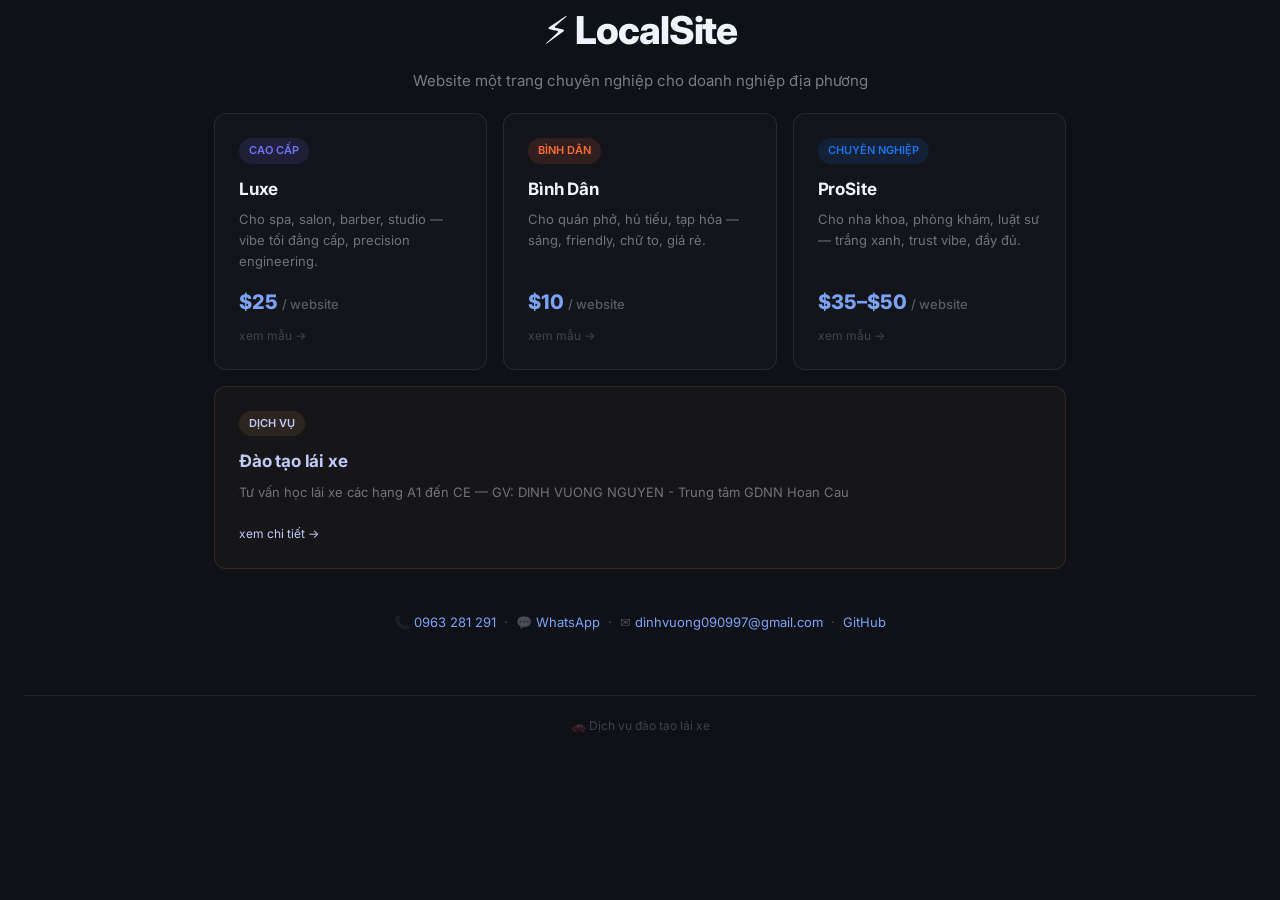
==== index.html @ 8b5e055d "Final polish: update hero text, add driving course card to index" ====
<!doctype html>
<html lang="vi">
<head>
  <meta charset="utf-8">
  <meta name="viewport" content="width=device-width, initial-scale=1">
  <title>LocalSite — Web 1 Trang Cho Doanh Nghiệp Địa Phương | $10-$50</title>
  <meta name="description" content="LocalSite — thiết kế website một trang chuyên nghiệp cho spa, salon, nha khoa, phòng khám, quán ăn, tạp hóa. Giá từ $10. Giao trong 24h. Liên hệ WhatsApp 0963 281 291.">
  <meta name="keywords" content="thiết kế website, website 1 trang, web cho spa, web cho nha khoa, web cho quán ăn, local business website, làm web giá rẻ">
  <meta name="author" content="LocalSite - Fiaboo Dev">
  <meta name="robots" content="index, follow">
  <meta name="google-site-verification" content="lJw1uUQUlu7wmRMRyS-EGPG-EbzDBCD5wdOLbbl9488" />
  <link rel="canonical" href="https://dinhvuong090997-cyber.github.io/local-service-website-pack/">

  <!-- Open Graph -->
  <meta property="og:title" content="LocalSite — Web 1 Trang Cho Doanh Nghiệp Địa Phương">
  <meta property="og:description" content="Thiết kế website một trang chuyên nghiệp cho spa, salon, nha khoa, phòng khám, quán ăn. Giá từ $10.">
  <meta property="og:url" content="https://dinhvuong090997-cyber.github.io/local-service-website-pack/">
  <meta property="og:type" content="website">
  <meta property="og:site_name" content="LocalSite">

  <!-- Structured Data: LocalBusiness -->
  <script type="application/ld+json">
  {
    "@context": "https://schema.org",
    "@type": "LocalBusiness",
    "name": "LocalSite by Fiaboo Dev",
    "description": "Dịch vụ thiết kế website một trang cho doanh nghiệp địa phương.",
    "url": "https://dinhvuong090997-cyber.github.io/local-service-website-pack/",
    "telephone": "+84-963-281-291",
    "email": "dinhvuong090997@gmail.com",
    "contactPoint": {
      "@type": "ContactPoint",
      "telephone": "+84-963-281-291",
      "contactType": "sales",
      "availableLanguage": ["Vietnamese", "English"]
    },
    "areaServed": "VN",
    "priceRange": "$10-$50",
    "sameAs": [
      "https://wa.me/84963281291",
      "https://github.com/dinhvuong090997-cyber"
    ],
    "makesOffer": [
      {"@type": "Offer", "name": "Luxe Website", "price": "25", "priceCurrency": "USD", "description": "Cho spa, salon, barber, studio"},
      {"@type": "Offer", "name": "Bình Dân Website", "price": "10", "priceCurrency": "USD", "description": "Cho quán ăn, tạp hóa, dịch vụ nhỏ"},
      {"@type": "Offer", "name": "ProSite Website", "price": "35", "priceCurrency": "USD", "description": "Cho nha khoa, phòng khám, luật sư"}
    ]
  }
  </script>

  <link rel="preconnect" href="https://fonts.googleapis.com">
  <link rel="preconnect" href="https://fonts.gstatic.com" crossorigin>
  <link href="https://fonts.googleapis.com/css2?family=Inter:wght@400;500;600;700;800&display=swap" rel="stylesheet">
  <style>
    *,*::after,*::before{margin:0;padding:0;box-sizing:border-box}
    body{font-family:'Inter',system-ui,sans-serif;background:#0f1117;color:#c0caf5;font-size:15px;line-height:1.6;-webkit-font-smoothing:antialiased}
    .container{max-width:900px;margin:0 auto;padding:0 24px}
    header{text-align:center;padding:60px 0 30px}
    header h1{font-size:clamp(1.6rem,4vw,2.4rem);font-weight:800;letter-spacing:-.03em;color:#f0f4ff;margin-bottom:8px}
    header p{color:rgba(255,255,255,.45);font-size:15px}
    .grid{display:grid;grid-template-columns:repeat(3,1fr);gap:16px;padding:20px 0 40px}
    .card{background:rgba(255,255,255,.02);border:1px solid rgba(255,255,255,.08);border-radius:12px;padding:24px;text-decoration:none;color:inherit;transition:all .25s;display:flex;flex-direction:column}
    .card:hover{background:rgba(255,255,255,.04);border-color:rgba(255,255,255,.12);transform:translateY(-2px)}
    .card .tag{display:inline-block;font-size:11px;font-weight:600;padding:4px 10px;border-radius:999px;margin-bottom:12px;width:fit-content}
    .card h2{font-size:17px;font-weight:700;color:#f0f4ff;margin-bottom:6px;letter-spacing:-.01em}
    .card p{font-size:13px;color:rgba(255,255,255,.4);line-height:1.6;margin-bottom:14px;flex:1}
    .card .price{font-size:20px;font-weight:800;color:#7aa2f7}
    .card .price span{font-size:13px;font-weight:500;color:rgba(255,255,255,.3)}
    .gh{display:inline-block;margin-top:8px;font-size:12px;color:rgba(255,255,255,.2)}
    .contact-bar{text-align:center;padding:0 0 60px;font-size:13px;color:rgba(255,255,255,.25);line-height:2}
    .contact-bar a{color:#7aa2f7;text-decoration:none}
    .contact-bar a:hover{text-decoration:underline}
    @media(max-width:600px){.grid{grid-template-columns:1fr}}
  </style>
</head>
<body>
<header class="container">
  <h1>⚡ LocalSite</h1>
  <p>Website một trang chuyên nghiệp cho doanh nghiệp địa phương</p>
</header>
<div class="container">
  <div class="grid">
    <a href="luxe.html" class="card">
      <span class="tag" style="background:rgba(113,112,255,.12);color:#7170ff">CAO CẤP</span>
      <h2>Luxe</h2>
      <p>Cho spa, salon, barber, studio &mdash; vibe tối đẳng cấp, precision engineering.</p>
      <div class="price">$25 <span>/ website</span></div>
      <div class="gh">xem mẫu →</div>
    </a>
    <a href="binhdan.html" class="card">
      <span class="tag" style="background:rgba(255,107,53,.12);color:#ff6b35">BÌNH DÂN</span>
      <h2>Bình Dân</h2>
      <p>Cho quán phở, hủ tiếu, tạp hóa &mdash; sáng, friendly, chữ to, giá rẻ.</p>
      <div class="price">$10 <span>/ website</span></div>
      <div class="gh">xem mẫu →</div>
    </a>
    <a href="prosite.html" class="card">
      <span class="tag" style="background:rgba(26,115,232,.12);color:#1a73e8">CHUYÊN NGHIỆP</span>
      <h2>ProSite</h2>
      <p>Cho nha khoa, phòng khám, luật sư &mdash; trắng xanh, trust vibe, đầy đủ.</p>
      <div class="price">$35&ndash;$50 <span>/ website</span></div>
      <div class="gh">xem mẫu →</div>
    </a>
    <a href="hoc-lai-xe.html" class="card" style="grid-column:1/-1;background:rgba(201,149,78,.04);border-color:rgba(201,149,78,.15)">
      <span class="tag" style="background:rgba(201,149,78,.12);color:var(--gold)">DỊCH VỤ</span>
      <h2 style="color:var(--gold)">Đào tạo lái xe</h2>
      <p>Tư vấn học lái xe các hạng A1 đến CE — GV: DINH VUONG NGUYEN - Trung tâm GDNN Hoan Cau</p>
      <div class="gh" style="color:var(--gold)">xem chi tiết →</div>
    </a>
  </div>

  <div class="contact-bar">
    📞 <a href="tel:+84963281291">0963 281 291</a>
    &nbsp;·&nbsp;
    💬 <a href="https://wa.me/84963281291">WhatsApp</a>
    &nbsp;·&nbsp;
    ✉️ <a href="mailto:dinhvuong090997@gmail.com">dinhvuong090997@gmail.com</a>
    &nbsp;·&nbsp;
    <a href="https://github.com/dinhvuong090997-cyber">GitHub</a>
  </div>
</div>
<div style="text-align:center;padding:0 0 40px;font-size:12px;color:rgba(255,255,255,.2);border-top:1px solid rgba(255,255,255,.06);padding-top:20px;margin:0 24px">
  🚗 <a href="hoc-lai-xe.html" style="color:var(--text3);text-decoration:none">Dịch vụ đào tạo lái xe</a>
</div>
</body>
</html>
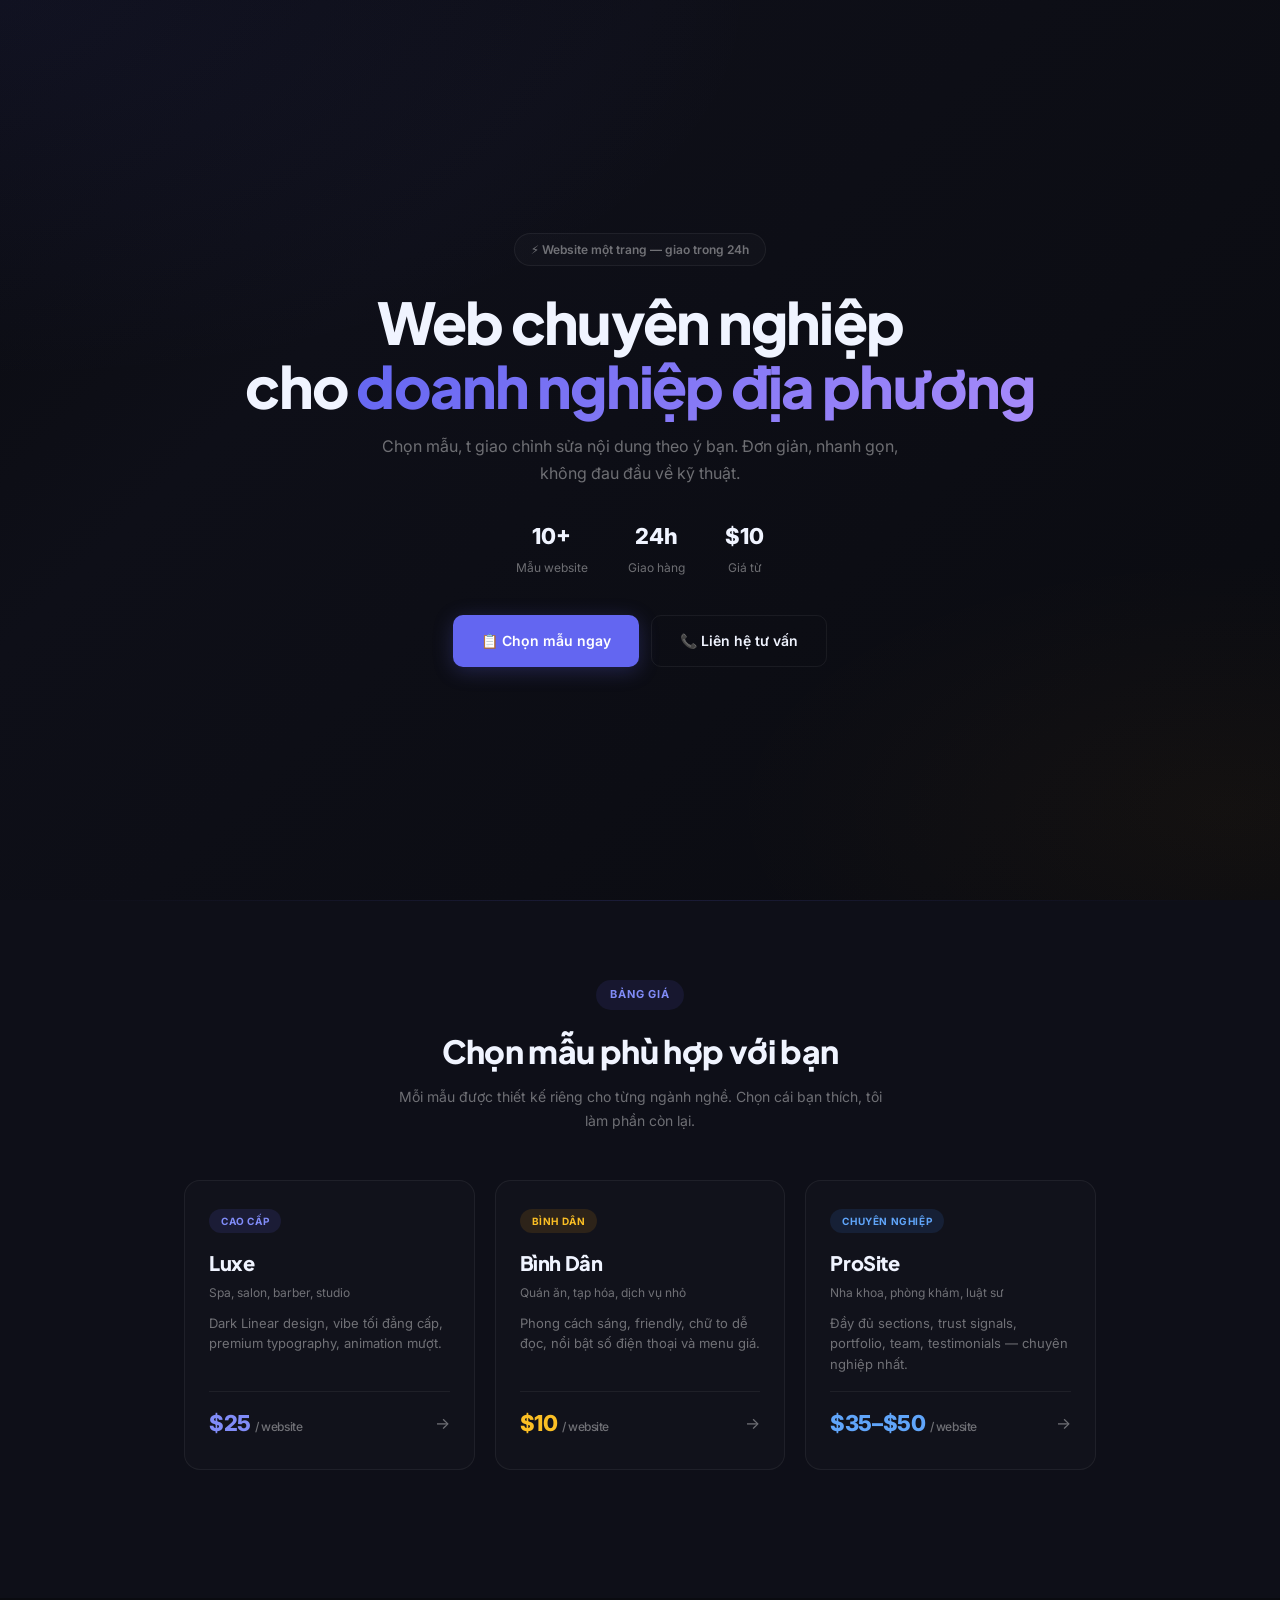
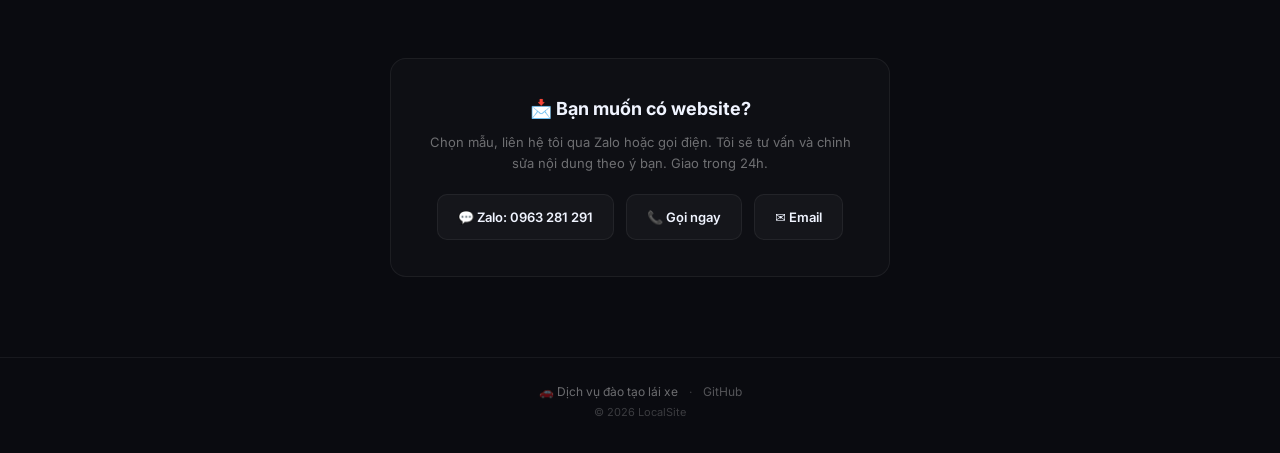
==== commit 162140f8: "Redesign index: modern dark theme + gradient hero + card hover effects" ====
--- a/index.html
+++ b/index.html
@@ -3,27 +3,27 @@
 <head>
   <meta charset="utf-8">
   <meta name="viewport" content="width=device-width, initial-scale=1">
-  <title>LocalSite — Web 1 Trang Cho Doanh Nghiệp Địa Phương | $10-$50</title>
-  <meta name="description" content="LocalSite — thiết kế website một trang chuyên nghiệp cho spa, salon, nha khoa, phòng khám, quán ăn, tạp hóa. Giá từ $10. Giao trong 24h. Liên hệ WhatsApp 0963 281 291.">
+  <title>LocalSite — Web 1 Trang Chuyên Nghiệp Cho Doanh Nghiệp Địa Phương</title>
+  <meta name="description" content="Thiết kế website một trang chuyên nghiệp cho spa, salon, nha khoa, phòng khám, quán ăn, tạp hóa. Giá từ $10-$50. Giao trong 24h. Liên hệ ngay!">
   <meta name="keywords" content="thiết kế website, website 1 trang, web cho spa, web cho nha khoa, web cho quán ăn, local business website, làm web giá rẻ">
-  <meta name="author" content="LocalSite - Fiaboo Dev">
+  <meta name="author" content="LocalSite">
   <meta name="robots" content="index, follow">
   <meta name="google-site-verification" content="lJw1uUQUlu7wmRMRyS-EGPG-EbzDBCD5wdOLbbl9488" />
   <link rel="canonical" href="https://dinhvuong090997-cyber.github.io/local-service-website-pack/">
 
   <!-- Open Graph -->
   <meta property="og:title" content="LocalSite — Web 1 Trang Cho Doanh Nghiệp Địa Phương">
-  <meta property="og:description" content="Thiết kế website một trang chuyên nghiệp cho spa, salon, nha khoa, phòng khám, quán ăn. Giá từ $10.">
+  <meta property="og:description" content="Thiết kế website một trang chuyên nghiệp. Giá từ $10. Giao trong 24h.">
   <meta property="og:url" content="https://dinhvuong090997-cyber.github.io/local-service-website-pack/">
   <meta property="og:type" content="website">
   <meta property="og:site_name" content="LocalSite">
 
-  <!-- Structured Data: LocalBusiness -->
+  <!-- Structured Data -->
   <script type="application/ld+json">
   {
     "@context": "https://schema.org",
     "@type": "LocalBusiness",
-    "name": "LocalSite by Fiaboo Dev",
+    "name": "LocalSite",
     "description": "Dịch vụ thiết kế website một trang cho doanh nghiệp địa phương.",
     "url": "https://dinhvuong090997-cyber.github.io/local-service-website-pack/",
     "telephone": "+84-963-281-291",
@@ -36,91 +36,284 @@
     },
     "areaServed": "VN",
     "priceRange": "$10-$50",
-    "sameAs": [
-      "https://wa.me/84963281291",
-      "https://github.com/dinhvuong090997-cyber"
-    ],
     "makesOffer": [
-      {"@type": "Offer", "name": "Luxe Website", "price": "25", "priceCurrency": "USD", "description": "Cho spa, salon, barber, studio"},
-      {"@type": "Offer", "name": "Bình Dân Website", "price": "10", "priceCurrency": "USD", "description": "Cho quán ăn, tạp hóa, dịch vụ nhỏ"},
-      {"@type": "Offer", "name": "ProSite Website", "price": "35", "priceCurrency": "USD", "description": "Cho nha khoa, phòng khám, luật sư"}
+      {"@type": "Offer", "name": "Luxe Website", "price": "25", "priceCurrency": "USD"},
+      {"@type": "Offer", "name": "Bình Dân Website", "price": "10", "priceCurrency": "USD"},
+      {"@type": "Offer", "name": "ProSite Website", "price": "35", "priceCurrency": "USD"}
     ]
   }
   </script>
 
   <link rel="preconnect" href="https://fonts.googleapis.com">
   <link rel="preconnect" href="https://fonts.gstatic.com" crossorigin>
-  <link href="https://fonts.googleapis.com/css2?family=Inter:wght@400;500;600;700;800&display=swap" rel="stylesheet">
+  <link href="https://fonts.googleapis.com/css2?family=Inter:wght@400;500;600;700;800;900&family=Plus+Jakarta+Sans:wght@600;700;800&display=swap" rel="stylesheet">
   <style>
     *,*::after,*::before{margin:0;padding:0;box-sizing:border-box}
-    body{font-family:'Inter',system-ui,sans-serif;background:#0f1117;color:#c0caf5;font-size:15px;line-height:1.6;-webkit-font-smoothing:antialiased}
-    .container{max-width:900px;margin:0 auto;padding:0 24px}
-    header{text-align:center;padding:60px 0 30px}
-    header h1{font-size:clamp(1.6rem,4vw,2.4rem);font-weight:800;letter-spacing:-.03em;color:#f0f4ff;margin-bottom:8px}
-    header p{color:rgba(255,255,255,.45);font-size:15px}
-    .grid{display:grid;grid-template-columns:repeat(3,1fr);gap:16px;padding:20px 0 40px}
-    .card{background:rgba(255,255,255,.02);border:1px solid rgba(255,255,255,.08);border-radius:12px;padding:24px;text-decoration:none;color:inherit;transition:all .25s;display:flex;flex-direction:column}
-    .card:hover{background:rgba(255,255,255,.04);border-color:rgba(255,255,255,.12);transform:translateY(-2px)}
-    .card .tag{display:inline-block;font-size:11px;font-weight:600;padding:4px 10px;border-radius:999px;margin-bottom:12px;width:fit-content}
-    .card h2{font-size:17px;font-weight:700;color:#f0f4ff;margin-bottom:6px;letter-spacing:-.01em}
-    .card p{font-size:13px;color:rgba(255,255,255,.4);line-height:1.6;margin-bottom:14px;flex:1}
-    .card .price{font-size:20px;font-weight:800;color:#7aa2f7}
-    .card .price span{font-size:13px;font-weight:500;color:rgba(255,255,255,.3)}
-    .gh{display:inline-block;margin-top:8px;font-size:12px;color:rgba(255,255,255,.2)}
-    .contact-bar{text-align:center;padding:0 0 60px;font-size:13px;color:rgba(255,255,255,.25);line-height:2}
-    .contact-bar a{color:#7aa2f7;text-decoration:none}
-    .contact-bar a:hover{text-decoration:underline}
-    @media(max-width:600px){.grid{grid-template-columns:1fr}}
+    html{scroll-behavior:smooth}
+    body{
+      font-family:'Inter',system-ui,sans-serif;
+      background:#0a0b10;color:#c0caf5;font-size:15px;line-height:1.6;
+      -webkit-font-smoothing:antialiased;overflow-x:hidden
+    }
+    .container{max-width:960px;margin:0 auto;padding:0 24px}
+
+    :root{
+      --accent:#6366f1; --accent-light:rgba(99,102,241,.1);
+      --accent-glow:rgba(99,102,241,.25);
+      --orange:#f59e0b; --blue:#3b82f6; --pink:#ec4899; --green:#10b981;
+      --text2:rgba(255,255,255,.4); --text3:rgba(255,255,255,.2);
+      --border:rgba(255,255,255,.06); --card-bg:rgba(255,255,255,.015)
+    }
+
+    /* ─── Hero ─── */
+    .hero{
+      min-height:100vh;display:flex;align-items:center;
+      background:linear-gradient(135deg,#0a0b10 0%,#0e0f18 30%,#0a0b10 100%);
+      position:relative;overflow:hidden;padding:80px 0
+    }
+    .hero::before{
+      content:'';position:absolute;top:-50%;left:-30%;width:100%;height:100%;
+      background:radial-gradient(ellipse at 30% 50%,rgba(99,102,241,.08),transparent 60%);
+      pointer-events:none
+    }
+    .hero::after{
+      content:'';position:absolute;bottom:-30%;right:-20%;width:80%;height:80%;
+      background:radial-gradient(ellipse at 70% 50%,rgba(245,158,11,.04),transparent 50%);
+      pointer-events:none
+    }
+    .hero .container{position:relative;z-index:1;text-align:center}
+    .hero-badge{
+      display:inline-flex;align-items:center;gap:6px;
+      font-size:12px;font-weight:600;padding:6px 16px;
+      border-radius:999px;border:1px solid var(--border);
+      background:rgba(255,255,255,.02);color:var(--text2);margin-bottom:24px
+    }
+    .hero h1{
+      font-family:'Plus Jakarta Sans',sans-serif;
+      font-size:clamp(2rem,5vw,3.6rem);font-weight:800;
+      letter-spacing:-.03em;color:#f0f4ff;line-height:1.1;margin-bottom:16px
+    }
+    .hero h1 span{
+      background:linear-gradient(135deg,#6366f1,#a78bfa);
+      -webkit-background-clip:text;-webkit-text-fill-color:transparent;
+      background-clip:text
+    }
+    .hero p{
+      font-size:16px;color:var(--text2);max-width:520px;
+      margin:0 auto 32px;line-height:1.7
+    }
+    .hero-stats{
+      display:flex;justify-content:center;gap:40px;margin-bottom:36px;
+      flex-wrap:wrap
+    }
+    .hero-stats div{text-align:center}
+    .hero-stats .num{font-size:22px;font-weight:800;color:#f0f4ff;display:block}
+    .hero-stats .lbl{font-size:12px;color:var(--text2)}
+    .hero-btns{display:flex;justify-content:center;gap:12px;flex-wrap:wrap}
+    .btn{
+      display:inline-flex;align-items:center;gap:8px;
+      padding:14px 28px;border-radius:10px;font-weight:600;font-size:14px;
+      text-decoration:none;transition:all .3s cubic-bezier(.4,0,.2,1);cursor:pointer
+    }
+    .btn-primary{
+      background:var(--accent);color:#fff;
+      box-shadow:0 4px 20px var(--accent-glow)
+    }
+    .btn-primary:hover{transform:translateY(-2px);box-shadow:0 8px 30px var(--accent-glow)}
+    .btn-outline{
+      background:transparent;color:#f0f4ff;
+      border:1px solid var(--border)
+    }
+    .btn-outline:hover{border-color:rgba(255,255,255,.15);background:rgba(255,255,255,.03)}
+
+    /* ─── Templates ─── */
+    section{padding:80px 0}
+    .sec-label{
+      display:inline-block;font-size:11px;font-weight:700;text-transform:uppercase;
+      letter-spacing:.08em;padding:6px 14px;border-radius:999px;
+      background:rgba(99,102,241,.1);color:#818cf8;margin-bottom:16px
+    }
+    .sec-title{
+      font-family:'Plus Jakarta Sans',sans-serif;
+      font-size:clamp(1.4rem,3vw,2rem);font-weight:800;
+      letter-spacing:-.02em;color:#f0f4ff;margin-bottom:8px
+    }
+    .sec-desc{font-size:14px;color:var(--text2);max-width:500px;line-height:1.7}
+
+    #templates{background:#0e0f18;position:relative}
+    #templates::before{
+      content:'';position:absolute;top:0;left:5%;right:5%;height:1px;
+      background:linear-gradient(90deg,transparent,rgba(99,102,241,.15),transparent)
+    }
+    #templates .thead{text-align:center;margin-bottom:48px}
+    #templates .thead .sec-desc{margin:0 auto}
+    .grid{display:grid;grid-template-columns:repeat(3,1fr);gap:20px;margin-bottom:48px}
+    .card{
+      background:var(--card-bg);border:1px solid var(--border);
+      border-radius:16px;padding:28px 24px;
+      text-decoration:none;color:inherit;
+      transition:all .35s cubic-bezier(.4,0,.2,1);
+      display:flex;flex-direction:column;position:relative;
+      overflow:hidden
+    }
+    .card::before{
+      content:'';position:absolute;top:0;left:0;right:0;height:2px;
+      opacity:0;transition:opacity .35s
+    }
+    .card:hover{transform:translateY(-4px);border-color:rgba(255,255,255,.12)}
+    .card:hover::before{opacity:1}
+    .card .tag{
+      display:inline-block;font-size:10px;font-weight:700;text-transform:uppercase;
+      letter-spacing:.06em;padding:4px 12px;border-radius:999px;
+      margin-bottom:14px;width:fit-content
+    }
+    .card h2{
+      font-family:'Plus Jakarta Sans',sans-serif;
+      font-size:20px;font-weight:800;color:#f0f4ff;
+      margin-bottom:4px;letter-spacing:-.02em
+    }
+    .card .sub{font-size:12px;color:var(--text2);margin-bottom:10px}
+    .card p{font-size:13px;color:var(--text2);line-height:1.6;margin-bottom:16px;flex:1}
+    .card .foot{
+      display:flex;align-items:center;justify-content:space-between;
+      padding-top:14px;border-top:1px solid var(--border)
+    }
+    .card .price{font-size:22px;font-weight:800;letter-spacing:-.02em}
+    .card .price span{font-size:12px;font-weight:500;color:var(--text2)}
+    .card .arrow{font-size:16px;color:var(--text2);transition:transform .3s}
+    .card:hover .arrow{transform:translateX(4px)}
+
+    .card-luxe .tag{background:rgba(99,102,241,.12);color:#818cf8}
+    .card-luxe::before{background:linear-gradient(90deg,#6366f1,#a78bfa)}
+    .card-luxe .price{color:#818cf8}
+    .card-luxe:hover{background:rgba(99,102,241,.02);border-color:rgba(99,102,241,.15)}
+
+    .card-binhdan .tag{background:rgba(245,158,11,.12);color:#fbbf24}
+    .card-binhdan::before{background:linear-gradient(90deg,#f59e0b,#fbbf24)}
+    .card-binhdan .price{color:#fbbf24}
+    .card-binhdan:hover{background:rgba(245,158,11,.02);border-color:rgba(245,158,11,.15)}
+
+    .card-prosite .tag{background:rgba(59,130,246,.12);color:#60a5fa}
+    .card-prosite::before{background:linear-gradient(90deg,#3b82f6,#60a5fa)}
+    .card-prosite .price{color:#60a5fa}
+    .card-prosite:hover{background:rgba(59,130,246,.02);border-color:rgba(59,130,246,.15)}
+
+    /* ─── Contact ─── */
+    #contact{background:#0a0b10;padding:60px 0 80px;text-align:center}
+    #contact .cta-card{
+      max-width:500px;margin:0 auto;
+      background:rgba(255,255,255,.02);border:1px solid var(--border);
+      border-radius:16px;padding:36px 28px
+    }
+    #contact .cta-card h3{font-size:18px;font-weight:700;color:#f0f4ff;margin-bottom:8px}
+    #contact .cta-card p{font-size:13px;color:var(--text2);margin-bottom:20px;line-height:1.6}
+    .contact-row{
+      display:flex;justify-content:center;gap:12px;flex-wrap:wrap
+    }
+    .contact-btn{
+      display:inline-flex;align-items:center;gap:8px;
+      padding:12px 20px;border-radius:10px;font-size:13px;font-weight:600;
+      text-decoration:none;transition:all .25s;
+      background:rgba(255,255,255,.03);border:1px solid var(--border);color:#f0f4ff
+    }
+    .contact-btn:hover{background:rgba(255,255,255,.06);border-color:rgba(255,255,255,.12);transform:translateY(-2px)}
+
+    footer{
+      text-align:center;padding:24px 0 32px;
+      border-top:1px solid var(--border);font-size:12px;color:var(--text3)
+    }
+    footer a{color:rgba(255,255,255,.3);text-decoration:none}
+    footer a:hover{color:#818cf8}
+
+    @media(max-width:768px){.grid{grid-template-columns:1fr}.hero-stats{gap:24px}}
   </style>
 </head>
 <body>
-<header class="container">
-  <h1>⚡ LocalSite</h1>
-  <p>Website một trang chuyên nghiệp cho doanh nghiệp địa phương</p>
-</header>
-<div class="container">
-  <div class="grid">
-    <a href="luxe.html" class="card">
-      <span class="tag" style="background:rgba(113,112,255,.12);color:#7170ff">CAO CẤP</span>
-      <h2>Luxe</h2>
-      <p>Cho spa, salon, barber, studio &mdash; vibe tối đẳng cấp, precision engineering.</p>
-      <div class="price">$25 <span>/ website</span></div>
-      <div class="gh">xem mẫu →</div>
-    </a>
-    <a href="binhdan.html" class="card">
-      <span class="tag" style="background:rgba(255,107,53,.12);color:#ff6b35">BÌNH DÂN</span>
-      <h2>Bình Dân</h2>
-      <p>Cho quán phở, hủ tiếu, tạp hóa &mdash; sáng, friendly, chữ to, giá rẻ.</p>
-      <div class="price">$10 <span>/ website</span></div>
-      <div class="gh">xem mẫu →</div>
-    </a>
-    <a href="prosite.html" class="card">
-      <span class="tag" style="background:rgba(26,115,232,.12);color:#1a73e8">CHUYÊN NGHIỆP</span>
-      <h2>ProSite</h2>
-      <p>Cho nha khoa, phòng khám, luật sư &mdash; trắng xanh, trust vibe, đầy đủ.</p>
-      <div class="price">$35&ndash;$50 <span>/ website</span></div>
-      <div class="gh">xem mẫu →</div>
-    </a>
-    <a href="hoc-lai-xe.html" class="card" style="grid-column:1/-1;background:rgba(201,149,78,.04);border-color:rgba(201,149,78,.15)">
-      <span class="tag" style="background:rgba(201,149,78,.12);color:var(--gold)">DỊCH VỤ</span>
-      <h2 style="color:var(--gold)">Đào tạo lái xe</h2>
-      <p>Tư vấn học lái xe các hạng A1 đến CE — GV: DINH VUONG NGUYEN - Trung tâm GDNN Hoan Cau</p>
-      <div class="gh" style="color:var(--gold)">xem chi tiết →</div>
-    </a>
+
+<!-- ═══ Hero ═══ -->
+<section class="hero">
+  <div class="container">
+    <div class="hero-badge">⚡ Website một trang — giao trong 24h</div>
+    <h1>Web chuyên nghiệp<br>cho <span>doanh nghiệp địa phương</span></h1>
+    <p>Chọn mẫu, t giao chỉnh sửa nội dung theo ý bạn. Đơn giản, nhanh gọn, không đau đầu về kỹ thuật.</p>
+    <div class="hero-stats">
+      <div><span class="num">10+</span><span class="lbl">Mẫu website</span></div>
+      <div><span class="num">24h</span><span class="lbl">Giao hàng</span></div>
+      <div><span class="num">$10</span><span class="lbl">Giá từ</span></div>
+    </div>
+    <div class="hero-btns">
+      <a href="#templates" class="btn btn-primary">📋 Chọn mẫu ngay</a>
+      <a href="#contact" class="btn btn-outline">📞 Liên hệ tư vấn</a>
+    </div>
   </div>
-
-  <div class="contact-bar">
-    📞 <a href="tel:+84963281291">0963 281 291</a>
-    &nbsp;·&nbsp;
-    💬 <a href="https://wa.me/84963281291">WhatsApp</a>
-    &nbsp;·&nbsp;
-    ✉️ <a href="mailto:dinhvuong090997@gmail.com">dinhvuong090997@gmail.com</a>
-    &nbsp;·&nbsp;
+</section>
+
+<!-- ═══ Templates ═══ -->
+<section id="templates">
+  <div class="container">
+    <div class="thead">
+      <span class="sec-label">Bảng giá</span>
+      <h2 class="sec-title">Chọn mẫu phù hợp với bạn</h2>
+      <p class="sec-desc">Mỗi mẫu được thiết kế riêng cho từng ngành nghề. Chọn cái bạn thích, tôi làm phần còn lại.</p>
+    </div>
+    <div class="grid">
+      <a href="luxe.html" class="card card-luxe">
+        <span class="tag">CAO CẤP</span>
+        <h2>Luxe</h2>
+        <div class="sub">Spa, salon, barber, studio</div>
+        <p>Dark Linear design, vibe tối đẳng cấp, premium typography, animation mượt.</p>
+        <div class="foot">
+          <div class="price">$25 <span>/ website</span></div>
+          <span class="arrow">→</span>
+        </div>
+      </a>
+      <a href="binhdan.html" class="card card-binhdan">
+        <span class="tag">BÌNH DÂN</span>
+        <h2>Bình Dân</h2>
+        <div class="sub">Quán ăn, tạp hóa, dịch vụ nhỏ</div>
+        <p>Phong cách sáng, friendly, chữ to dễ đọc, nổi bật số điện thoại và menu giá.</p>
+        <div class="foot">
+          <div class="price">$10 <span>/ website</span></div>
+          <span class="arrow">→</span>
+        </div>
+      </a>
+      <a href="prosite.html" class="card card-prosite">
+        <span class="tag">CHUYÊN NGHIỆP</span>
+        <h2>ProSite</h2>
+        <div class="sub">Nha khoa, phòng khám, luật sư</div>
+        <p>Đầy đủ sections, trust signals, portfolio, team, testimonials — chuyên nghiệp nhất.</p>
+        <div class="foot">
+          <div class="price">$35–$50 <span>/ website</span></div>
+          <span class="arrow">→</span>
+        </div>
+      </a>
+    </div>
+  </div>
+</section>
+
+<!-- ═══ Contact ═══ -->
+<section id="contact">
+  <div class="container">
+    <div class="cta-card">
+      <h3>📩 Bạn muốn có website?</h3>
+      <p>Chọn mẫu, liên hệ tôi qua Zalo hoặc gọi điện. Tôi sẽ tư vấn và chỉnh sửa nội dung theo ý bạn. Giao trong 24h.</p>
+      <div class="contact-row">
+        <a href="https://zalo.me/84963281291" class="contact-btn">💬 Zalo: 0963 281 291</a>
+        <a href="tel:+84963281291" class="contact-btn">📞 Gọi ngay</a>
+        <a href="mailto:dinhvuong090997@gmail.com" class="contact-btn">✉️ Email</a>
+      </div>
+    </div>
+  </div>
+</section>
+
+<footer>
+  <div class="container">
+    <a href="hoc-lai-xe.html" style="color:var(--text2)">🚗 Dịch vụ đào tạo lái xe</a>
+    <span style="margin:0 8px">·</span>
     <a href="https://github.com/dinhvuong090997-cyber">GitHub</a>
+    <br><span style="font-size:11px">&copy; 2026 LocalSite</span>
   </div>
-</div>
-<div style="text-align:center;padding:0 0 40px;font-size:12px;color:rgba(255,255,255,.2);border-top:1px solid rgba(255,255,255,.06);padding-top:20px;margin:0 24px">
-  🚗 <a href="hoc-lai-xe.html" style="color:var(--text3);text-decoration:none">Dịch vụ đào tạo lái xe</a>
-</div>
+</footer>
+
 </body>
 </html>
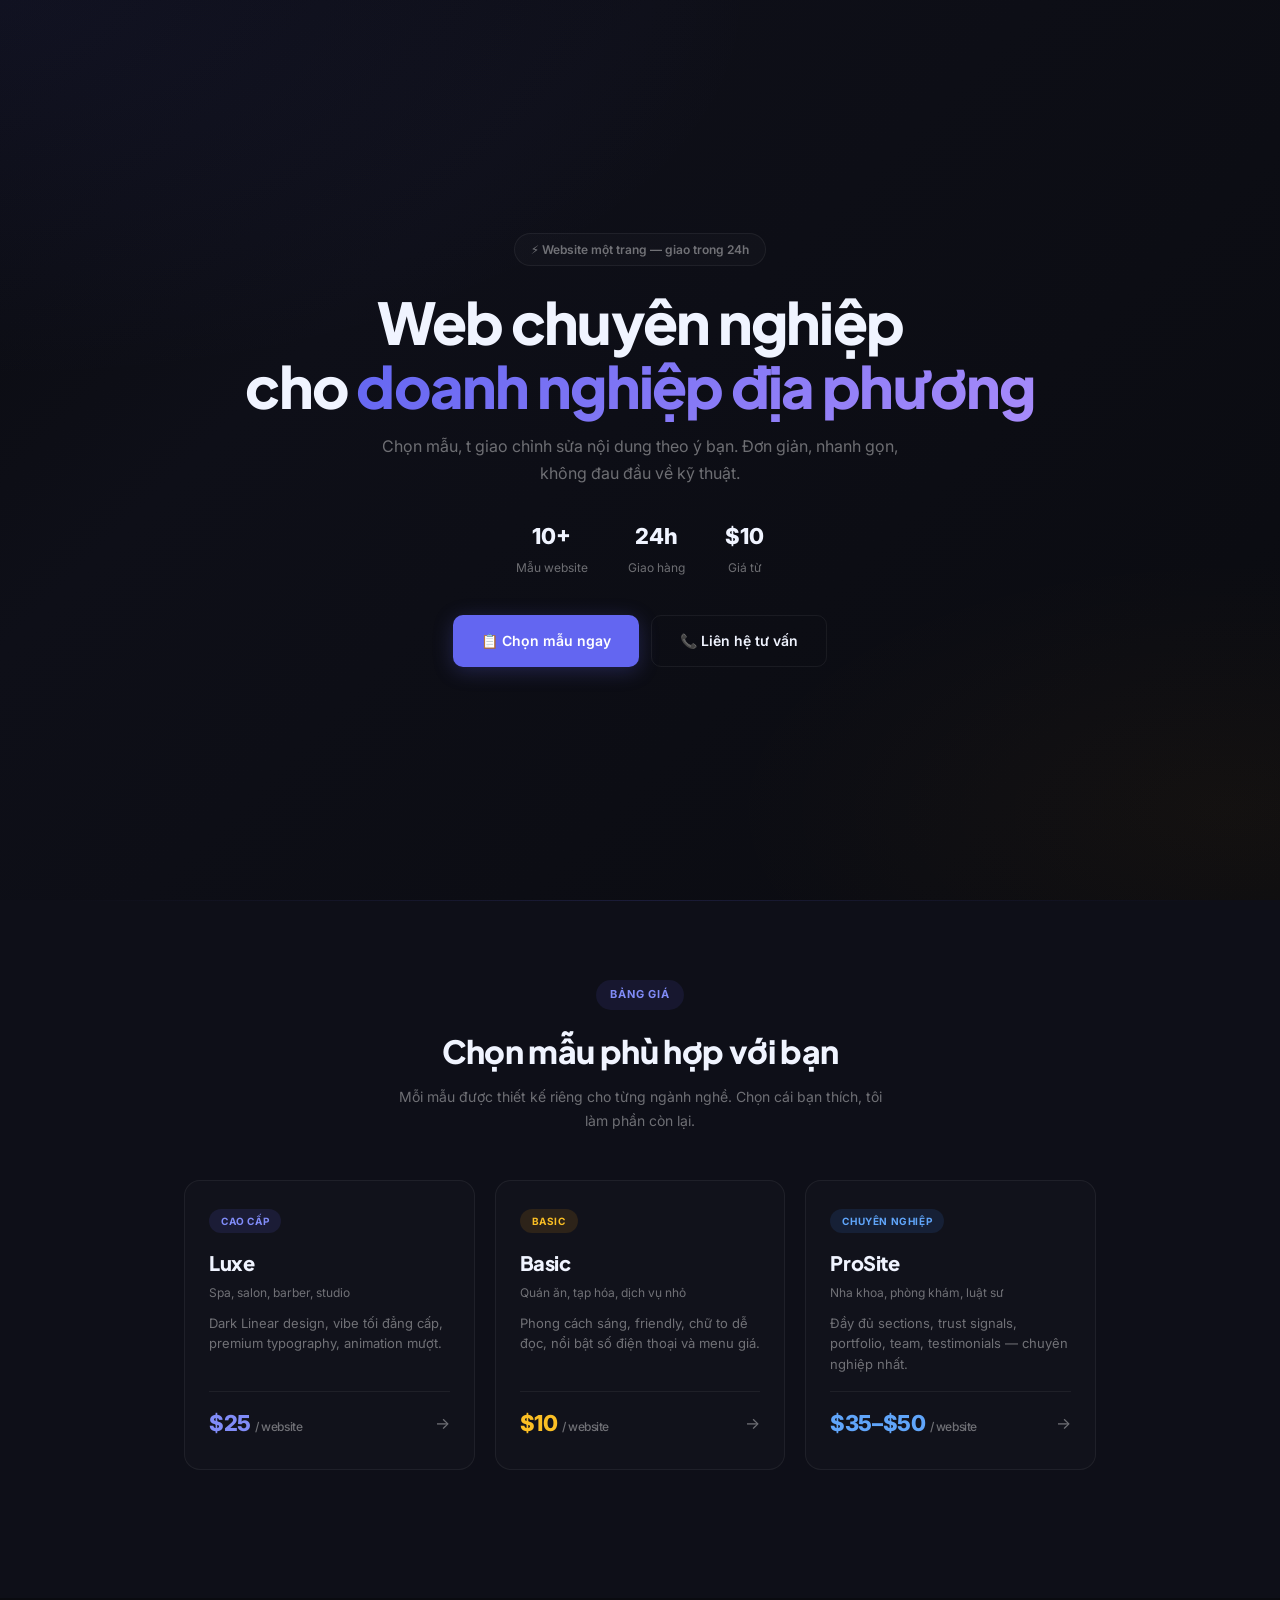
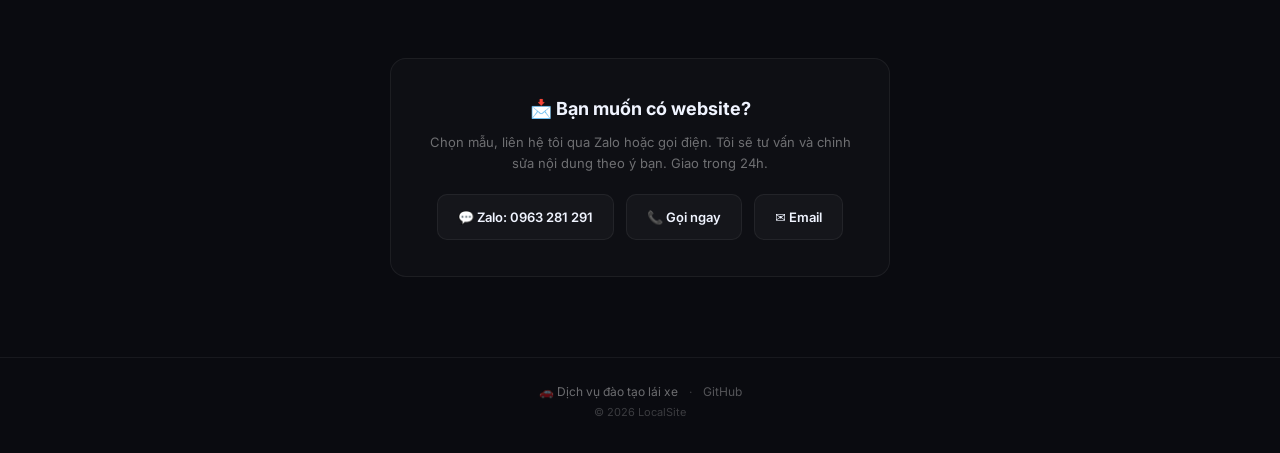
==== commit 8fbfdeee: "Rename Bình Dân → Basic" ====
--- a/index.html
+++ b/index.html
@@ -38,7 +38,7 @@
     "priceRange": "$10-$50",
     "makesOffer": [
       {"@type": "Offer", "name": "Luxe Website", "price": "25", "priceCurrency": "USD"},
-      {"@type": "Offer", "name": "Bình Dân Website", "price": "10", "priceCurrency": "USD"},
+      {"@type": "Offer", "name": "Basic Website", "price": "10", "priceCurrency": "USD"},
       {"@type": "Offer", "name": "ProSite Website", "price": "35", "priceCurrency": "USD"}
     ]
   }
@@ -268,8 +268,8 @@
         </div>
       </a>
       <a href="binhdan.html" class="card card-binhdan">
-        <span class="tag">BÌNH DÂN</span>
-        <h2>Bình Dân</h2>
+        <span class="tag">BASIC</span>
+        <h2>Basic</h2>
         <div class="sub">Quán ăn, tạp hóa, dịch vụ nhỏ</div>
         <p>Phong cách sáng, friendly, chữ to dễ đọc, nổi bật số điện thoại và menu giá.</p>
         <div class="foot">
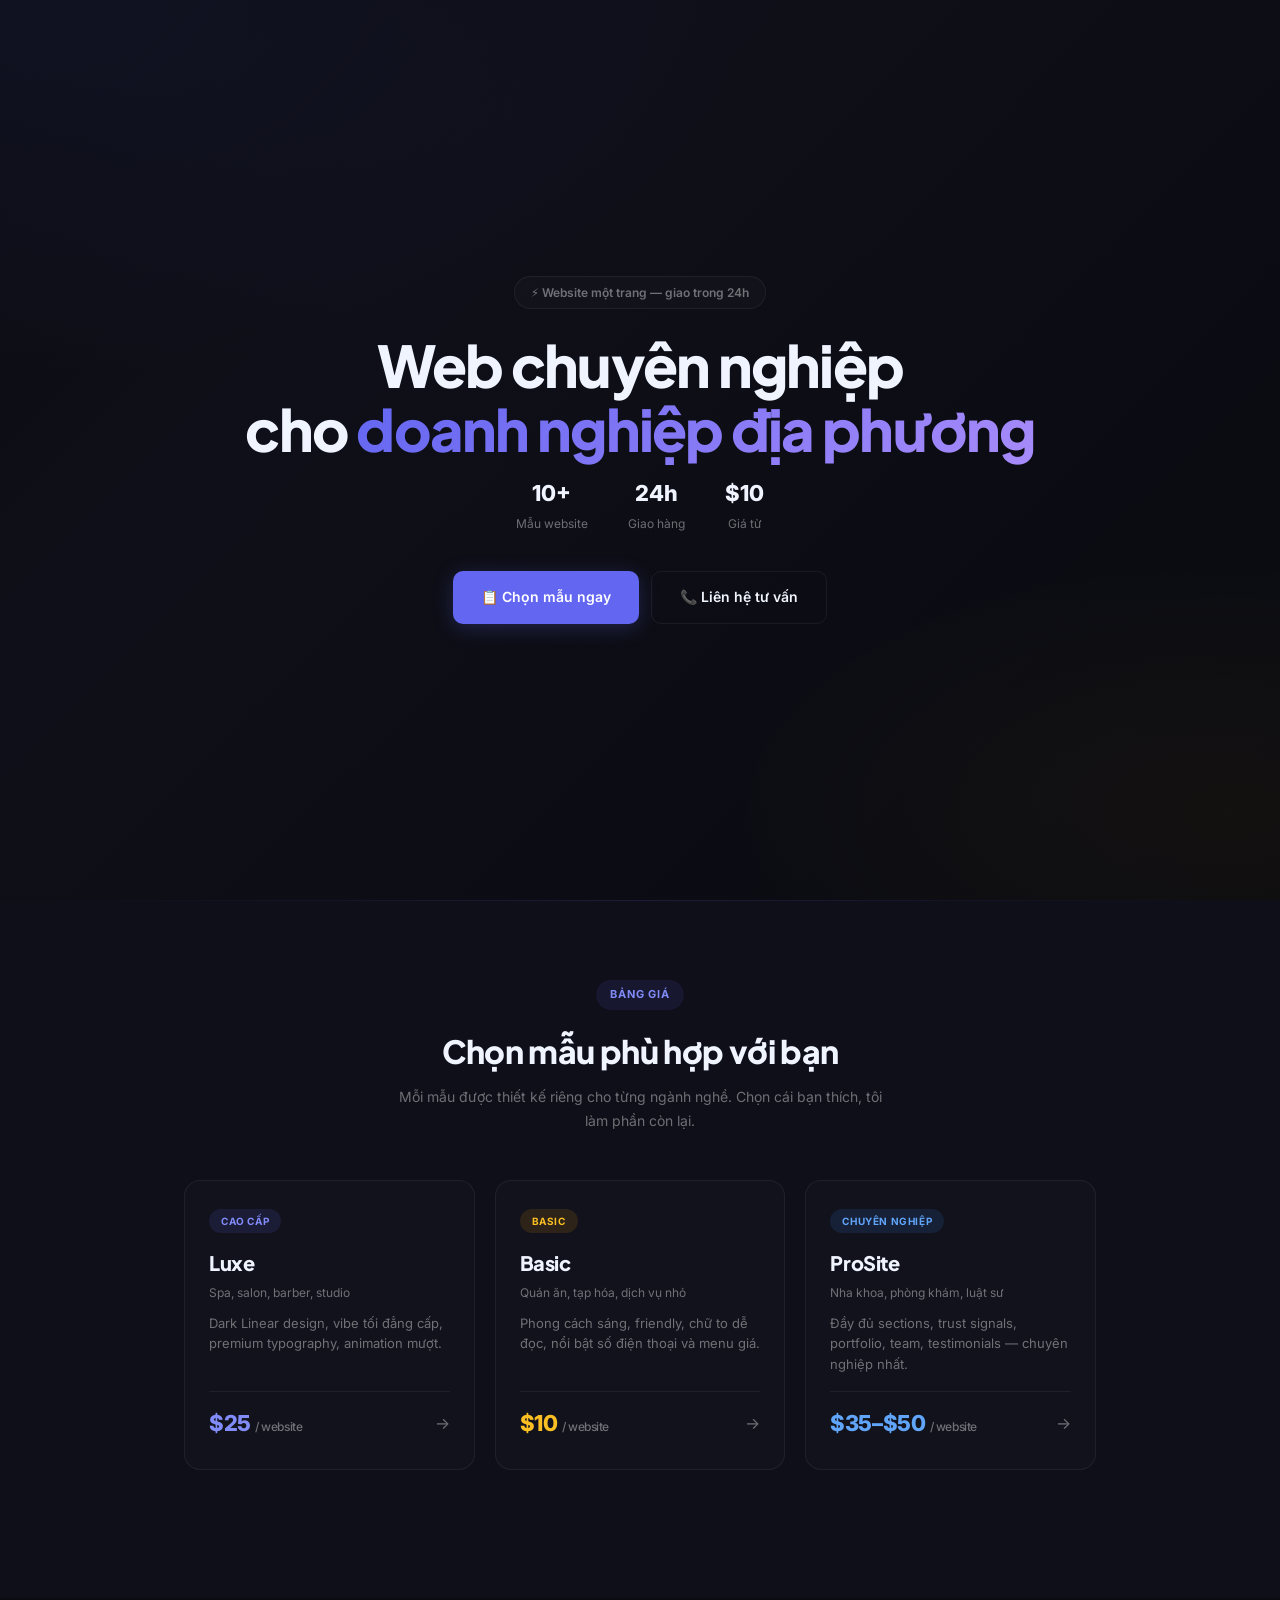
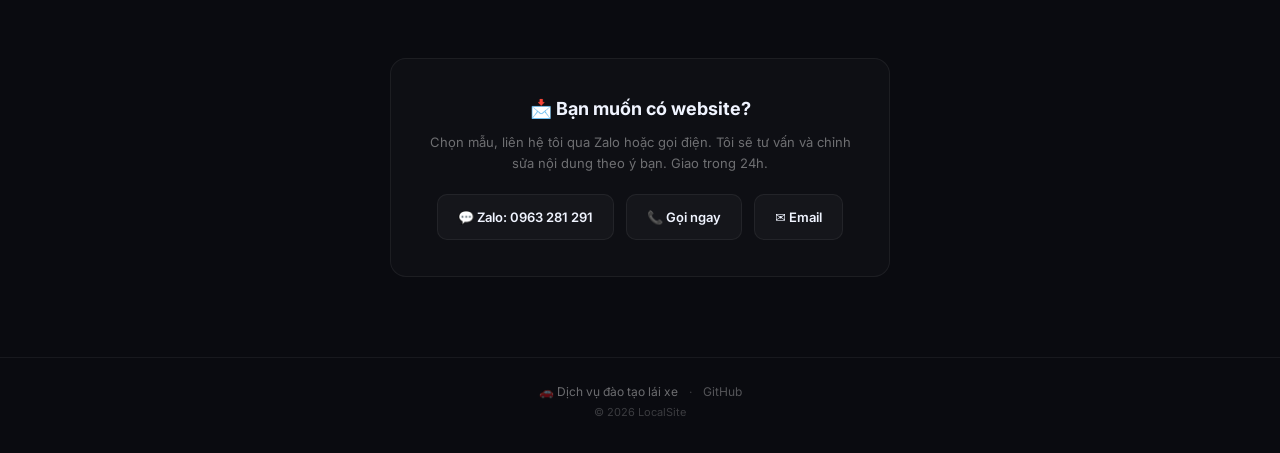
==== commit 28d42a8d: "Remove hero description" ====
--- a/index.html
+++ b/index.html
@@ -235,7 +235,6 @@
   <div class="container">
     <div class="hero-badge">⚡ Website một trang — giao trong 24h</div>
     <h1>Web chuyên nghiệp<br>cho <span>doanh nghiệp địa phương</span></h1>
-    <p>Chọn mẫu, t giao chỉnh sửa nội dung theo ý bạn. Đơn giản, nhanh gọn, không đau đầu về kỹ thuật.</p>
     <div class="hero-stats">
       <div><span class="num">10+</span><span class="lbl">Mẫu website</span></div>
       <div><span class="num">24h</span><span class="lbl">Giao hàng</span></div>
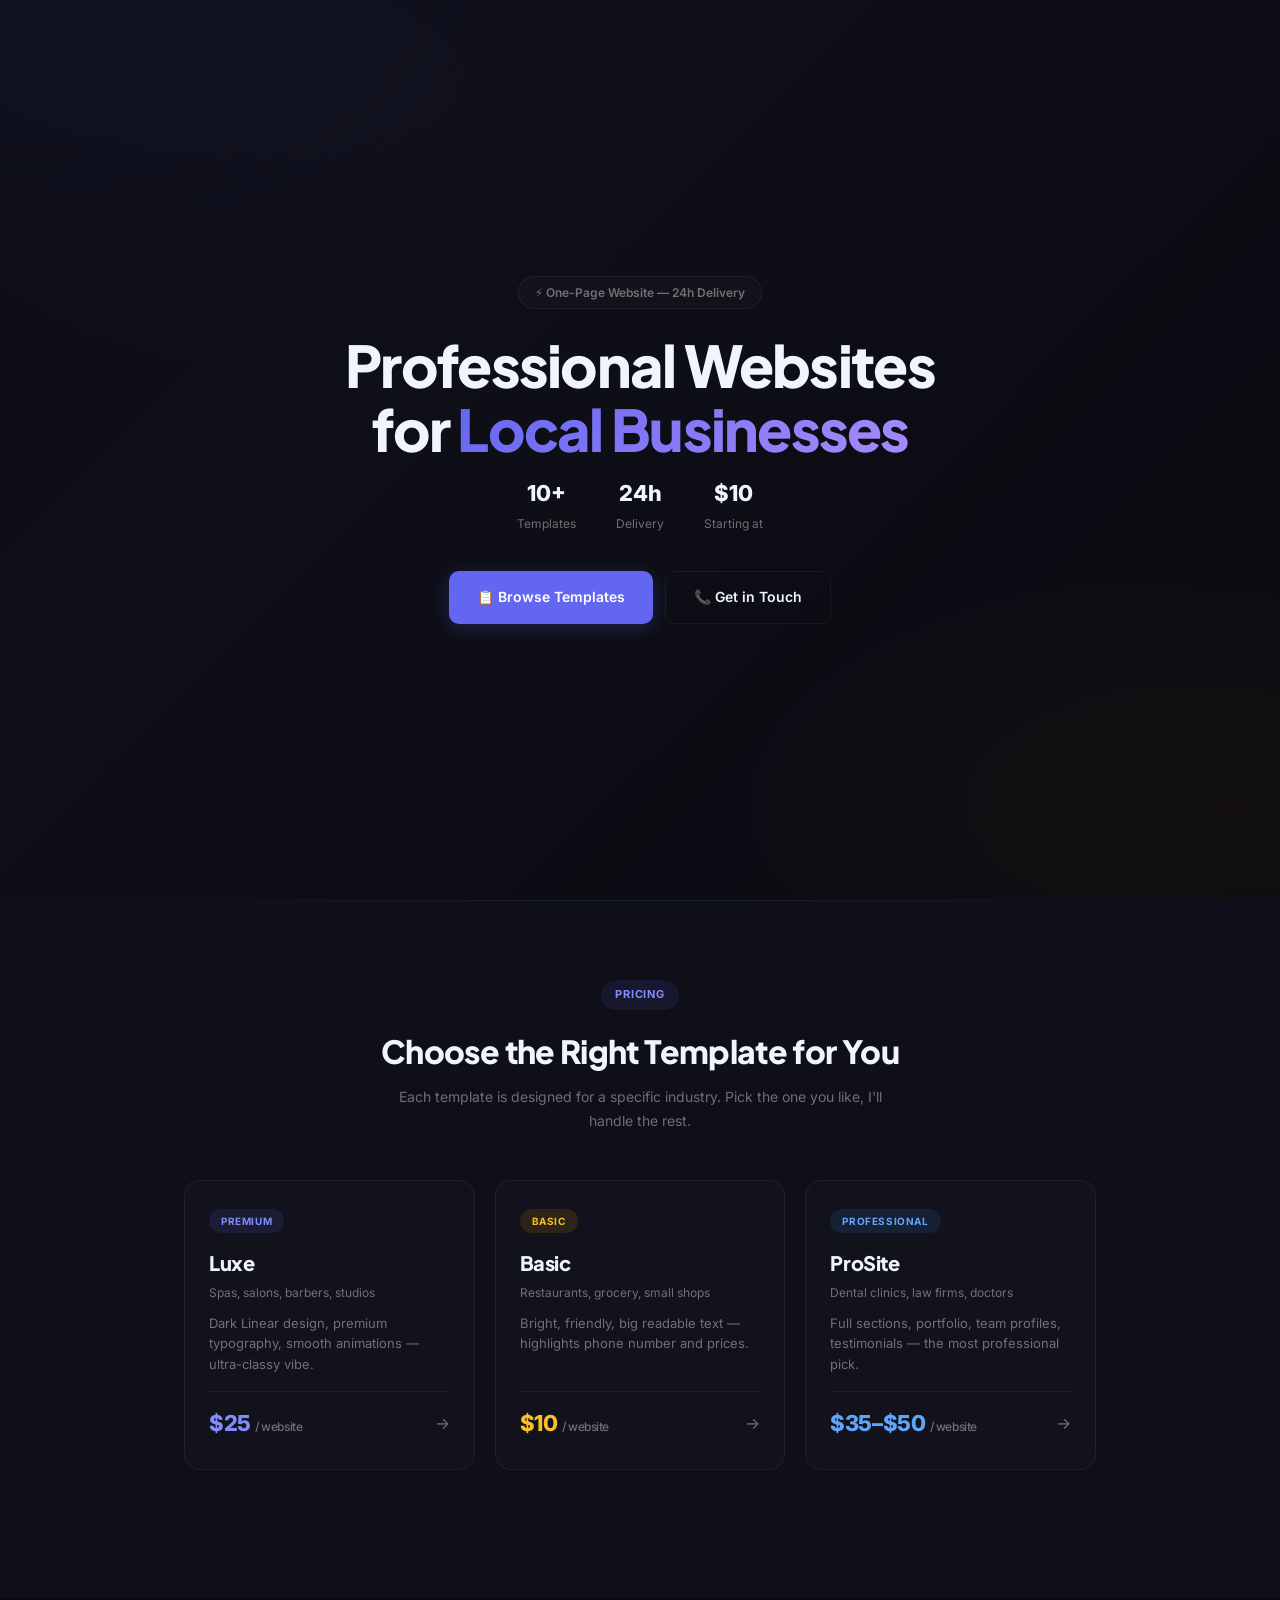
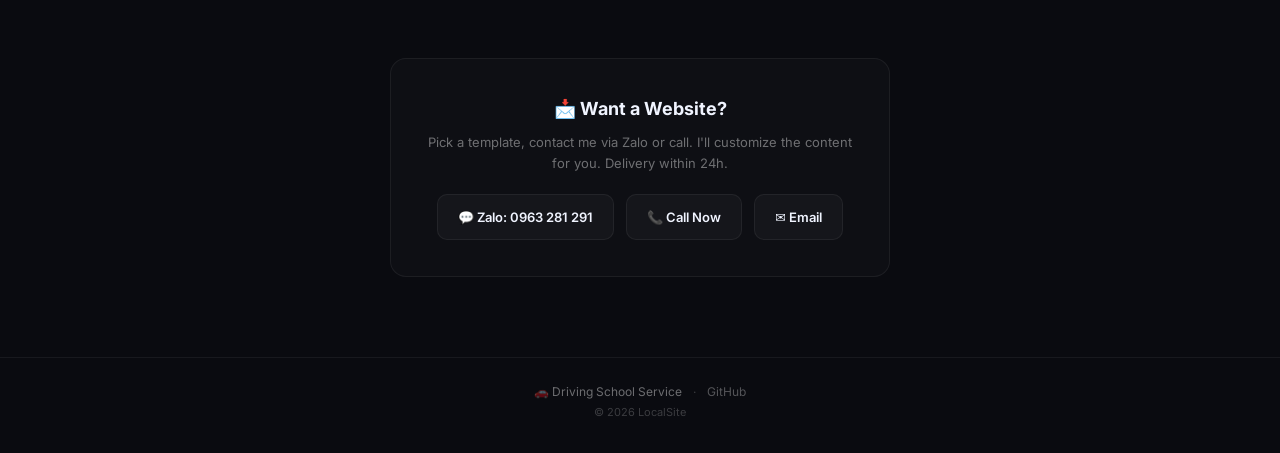
==== commit 651aa82f: "Full English: convert all text to English, rename CSS class card-basic" ====
--- a/index.html
+++ b/index.html
@@ -1,19 +1,19 @@
 <!doctype html>
-<html lang="vi">
+<html lang="en">
 <head>
   <meta charset="utf-8">
   <meta name="viewport" content="width=device-width, initial-scale=1">
-  <title>LocalSite — Web 1 Trang Chuyên Nghiệp Cho Doanh Nghiệp Địa Phương</title>
-  <meta name="description" content="Thiết kế website một trang chuyên nghiệp cho spa, salon, nha khoa, phòng khám, quán ăn, tạp hóa. Giá từ $10-$50. Giao trong 24h. Liên hệ ngay!">
-  <meta name="keywords" content="thiết kế website, website 1 trang, web cho spa, web cho nha khoa, web cho quán ăn, local business website, làm web giá rẻ">
+  <title>LocalSite — One-Page Websites for Local Business | $10-$50</title>
+  <meta name="description" content="Professional one-page websites for spas, salons, clinics, restaurants, and local shops. From $10. 24h delivery. Contact now!">
+  <meta name="keywords" content="one page website, local business website, website for spa, website for clinic, cheap website, web design">
   <meta name="author" content="LocalSite">
   <meta name="robots" content="index, follow">
   <meta name="google-site-verification" content="lJw1uUQUlu7wmRMRyS-EGPG-EbzDBCD5wdOLbbl9488" />
   <link rel="canonical" href="https://dinhvuong090997-cyber.github.io/local-service-website-pack/">
 
   <!-- Open Graph -->
-  <meta property="og:title" content="LocalSite — Web 1 Trang Cho Doanh Nghiệp Địa Phương">
-  <meta property="og:description" content="Thiết kế website một trang chuyên nghiệp. Giá từ $10. Giao trong 24h.">
+  <meta property="og:title" content="LocalSite — One-Page Websites for Local Business">
+  <meta property="og:description" content="Professional one-page websites. From $10. 24h delivery.">
   <meta property="og:url" content="https://dinhvuong090997-cyber.github.io/local-service-website-pack/">
   <meta property="og:type" content="website">
   <meta property="og:site_name" content="LocalSite">
@@ -24,7 +24,7 @@
     "@context": "https://schema.org",
     "@type": "LocalBusiness",
     "name": "LocalSite",
-    "description": "Dịch vụ thiết kế website một trang cho doanh nghiệp địa phương.",
+    "description": "One-page website design service for local businesses.",
     "url": "https://dinhvuong090997-cyber.github.io/local-service-website-pack/",
     "telephone": "+84-963-281-291",
     "email": "dinhvuong090997@gmail.com",
@@ -188,10 +188,10 @@
     .card-luxe .price{color:#818cf8}
     .card-luxe:hover{background:rgba(99,102,241,.02);border-color:rgba(99,102,241,.15)}
 
-    .card-binhdan .tag{background:rgba(245,158,11,.12);color:#fbbf24}
-    .card-binhdan::before{background:linear-gradient(90deg,#f59e0b,#fbbf24)}
-    .card-binhdan .price{color:#fbbf24}
-    .card-binhdan:hover{background:rgba(245,158,11,.02);border-color:rgba(245,158,11,.15)}
+    .card-basic .tag{background:rgba(245,158,11,.12);color:#fbbf24}
+    .card-basic::before{background:linear-gradient(90deg,#f59e0b,#fbbf24)}
+    .card-basic .price{color:#fbbf24}
+    .card-basic:hover{background:rgba(245,158,11,.02);border-color:rgba(245,158,11,.15)}
 
     .card-prosite .tag{background:rgba(59,130,246,.12);color:#60a5fa}
     .card-prosite::before{background:linear-gradient(90deg,#3b82f6,#60a5fa)}
@@ -233,16 +233,16 @@
 <!-- ═══ Hero ═══ -->
 <section class="hero">
   <div class="container">
-    <div class="hero-badge">⚡ Website một trang — giao trong 24h</div>
-    <h1>Web chuyên nghiệp<br>cho <span>doanh nghiệp địa phương</span></h1>
+    <div class="hero-badge">⚡ One-Page Website — 24h Delivery</div>
+    <h1>Professional Websites<br>for <span>Local Businesses</span></h1>
     <div class="hero-stats">
-      <div><span class="num">10+</span><span class="lbl">Mẫu website</span></div>
-      <div><span class="num">24h</span><span class="lbl">Giao hàng</span></div>
-      <div><span class="num">$10</span><span class="lbl">Giá từ</span></div>
+      <div><span class="num">10+</span><span class="lbl">Templates</span></div>
+      <div><span class="num">24h</span><span class="lbl">Delivery</span></div>
+      <div><span class="num">$10</span><span class="lbl">Starting at</span></div>
     </div>
     <div class="hero-btns">
-      <a href="#templates" class="btn btn-primary">📋 Chọn mẫu ngay</a>
-      <a href="#contact" class="btn btn-outline">📞 Liên hệ tư vấn</a>
+      <a href="#templates" class="btn btn-primary">📋 Browse Templates</a>
+      <a href="#contact" class="btn btn-outline">📞 Get in Touch</a>
     </div>
   </div>
 </section>
@@ -251,36 +251,36 @@
 <section id="templates">
   <div class="container">
     <div class="thead">
-      <span class="sec-label">Bảng giá</span>
-      <h2 class="sec-title">Chọn mẫu phù hợp với bạn</h2>
-      <p class="sec-desc">Mỗi mẫu được thiết kế riêng cho từng ngành nghề. Chọn cái bạn thích, tôi làm phần còn lại.</p>
+      <span class="sec-label">Pricing</span>
+      <h2 class="sec-title">Choose the Right Template for You</h2>
+      <p class="sec-desc">Each template is designed for a specific industry. Pick the one you like, I'll handle the rest.</p>
     </div>
     <div class="grid">
       <a href="luxe.html" class="card card-luxe">
-        <span class="tag">CAO CẤP</span>
+        <span class="tag">PREMIUM</span>
         <h2>Luxe</h2>
-        <div class="sub">Spa, salon, barber, studio</div>
-        <p>Dark Linear design, vibe tối đẳng cấp, premium typography, animation mượt.</p>
+        <div class="sub">Spas, salons, barbers, studios</div>
+        <p>Dark Linear design, premium typography, smooth animations — ultra-classy vibe.</p>
         <div class="foot">
           <div class="price">$25 <span>/ website</span></div>
           <span class="arrow">→</span>
         </div>
       </a>
-      <a href="binhdan.html" class="card card-binhdan">
+      <a href="binhdan.html" class="card card-basic">
         <span class="tag">BASIC</span>
         <h2>Basic</h2>
-        <div class="sub">Quán ăn, tạp hóa, dịch vụ nhỏ</div>
-        <p>Phong cách sáng, friendly, chữ to dễ đọc, nổi bật số điện thoại và menu giá.</p>
+        <div class="sub">Restaurants, grocery, small shops</div>
+        <p>Bright, friendly, big readable text — highlights phone number and prices.</p>
         <div class="foot">
           <div class="price">$10 <span>/ website</span></div>
           <span class="arrow">→</span>
         </div>
       </a>
       <a href="prosite.html" class="card card-prosite">
-        <span class="tag">CHUYÊN NGHIỆP</span>
+        <span class="tag">PROFESSIONAL</span>
         <h2>ProSite</h2>
-        <div class="sub">Nha khoa, phòng khám, luật sư</div>
-        <p>Đầy đủ sections, trust signals, portfolio, team, testimonials — chuyên nghiệp nhất.</p>
+        <div class="sub">Dental clinics, law firms, doctors</div>
+        <p>Full sections, portfolio, team profiles, testimonials — the most professional pick.</p>
         <div class="foot">
           <div class="price">$35–$50 <span>/ website</span></div>
           <span class="arrow">→</span>
@@ -294,11 +294,11 @@
 <section id="contact">
   <div class="container">
     <div class="cta-card">
-      <h3>📩 Bạn muốn có website?</h3>
-      <p>Chọn mẫu, liên hệ tôi qua Zalo hoặc gọi điện. Tôi sẽ tư vấn và chỉnh sửa nội dung theo ý bạn. Giao trong 24h.</p>
+      <h3>📩 Want a Website?</h3>
+      <p>Pick a template, contact me via Zalo or call. I'll customize the content for you. Delivery within 24h.</p>
       <div class="contact-row">
         <a href="https://zalo.me/84963281291" class="contact-btn">💬 Zalo: 0963 281 291</a>
-        <a href="tel:+84963281291" class="contact-btn">📞 Gọi ngay</a>
+        <a href="tel:+849****1291" class="contact-btn">📞 Call Now</a>
         <a href="mailto:dinhvuong090997@gmail.com" class="contact-btn">✉️ Email</a>
       </div>
     </div>
@@ -307,7 +307,7 @@
 
 <footer>
   <div class="container">
-    <a href="hoc-lai-xe.html" style="color:var(--text2)">🚗 Dịch vụ đào tạo lái xe</a>
+    <a href="hoc-lai-xe.html" style="color:var(--text2)">🚗 Driving School Service</a>
     <span style="margin:0 8px">·</span>
     <a href="https://github.com/dinhvuong090997-cyber">GitHub</a>
     <br><span style="font-size:11px">&copy; 2026 LocalSite</span>
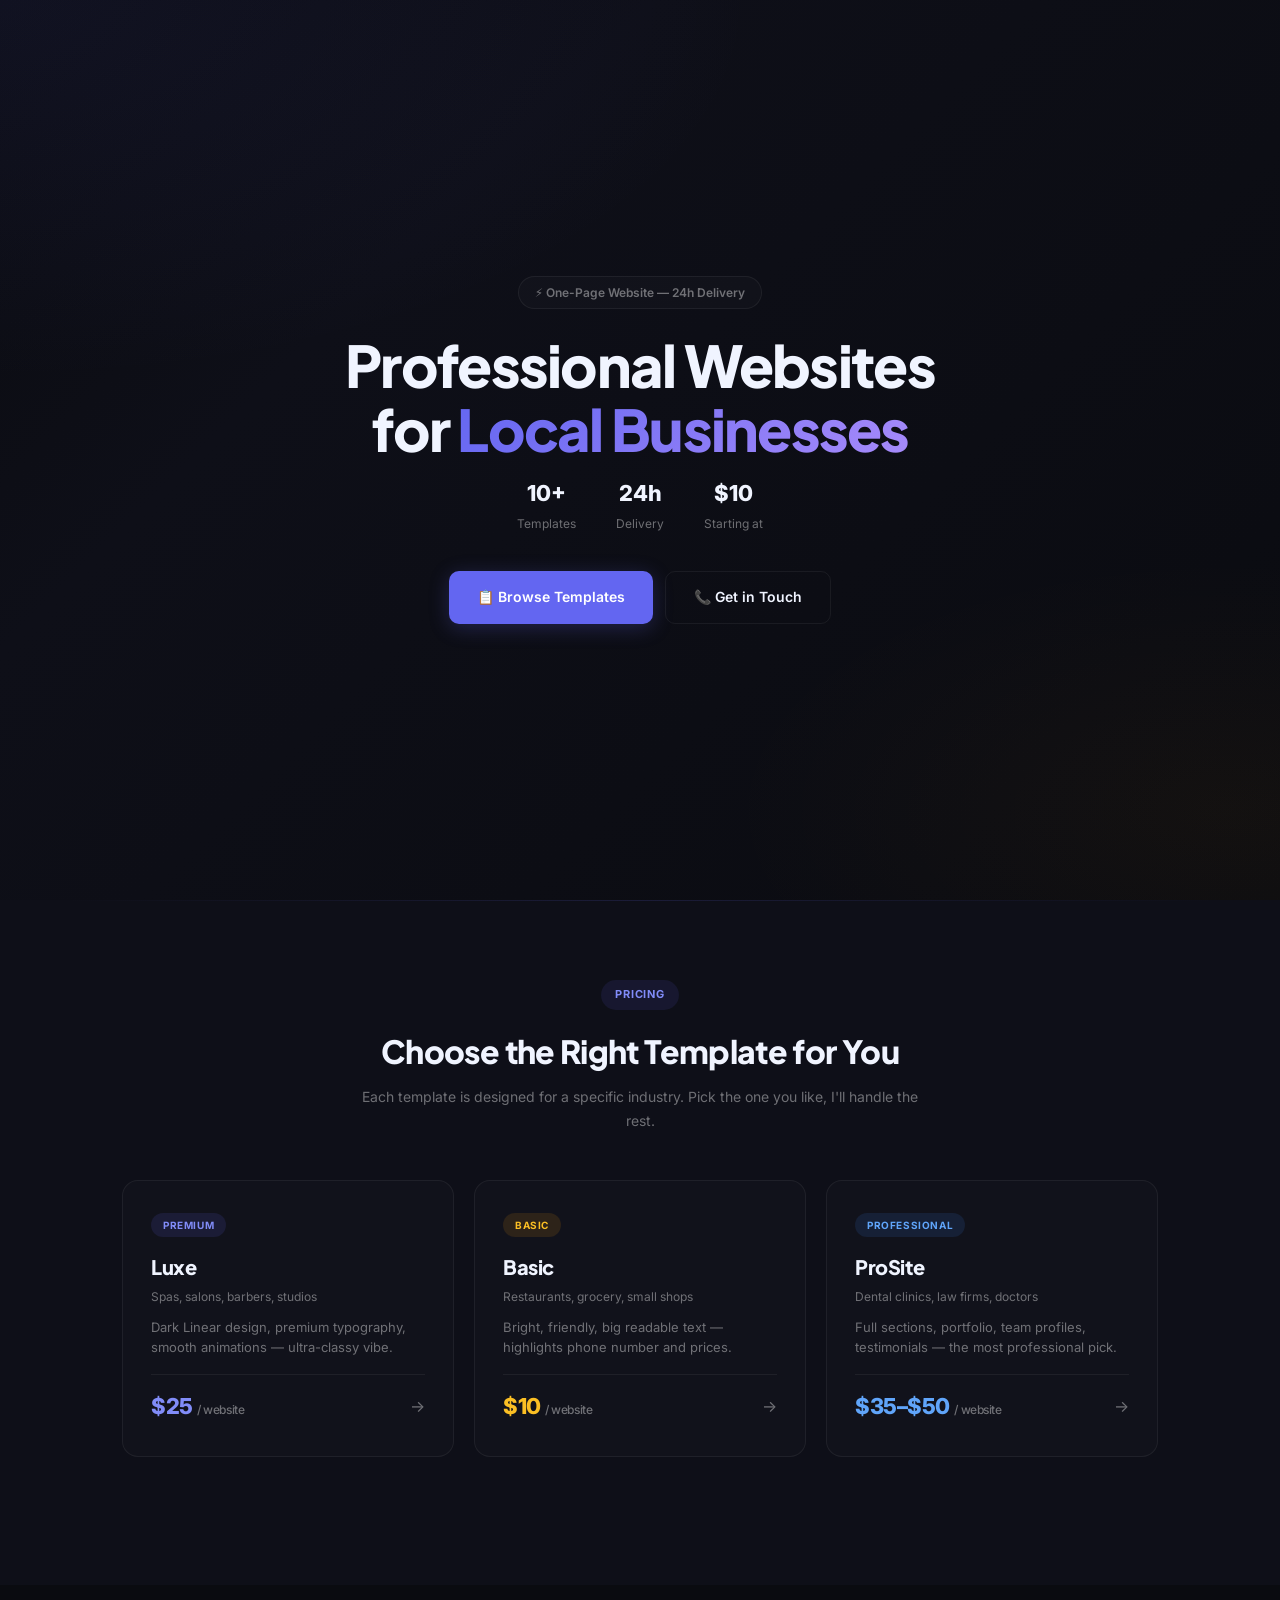
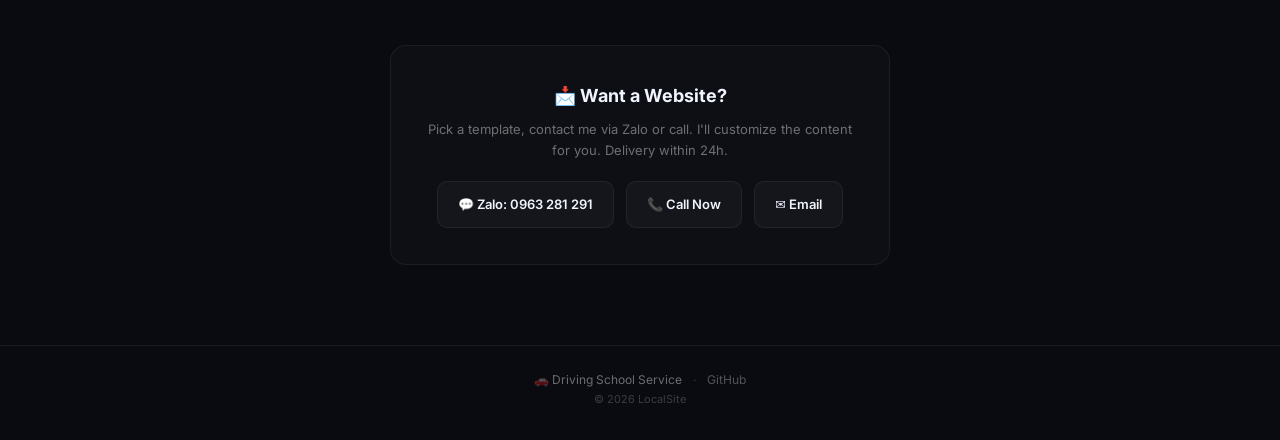
==== commit 55695b1a: "Widen container 960→1100px, bigger cards, reduce empty space" ====
--- a/index.html
+++ b/index.html
@@ -55,7 +55,7 @@
       background:#0a0b10;color:#c0caf5;font-size:15px;line-height:1.6;
       -webkit-font-smoothing:antialiased;overflow-x:hidden
     }
-    .container{max-width:960px;margin:0 auto;padding:0 24px}
+    .container{max-width:1100px;margin:0 auto;padding:0 32px}
 
     :root{
       --accent:#6366f1; --accent-light:rgba(99,102,241,.1);
@@ -99,7 +99,7 @@
       background-clip:text
     }
     .hero p{
-      font-size:16px;color:var(--text2);max-width:520px;
+      font-size:16px;color:var(--text2);max-width:600px;
       margin:0 auto 32px;line-height:1.7
     }
     .hero-stats{
@@ -138,7 +138,7 @@
       font-size:clamp(1.4rem,3vw,2rem);font-weight:800;
       letter-spacing:-.02em;color:#f0f4ff;margin-bottom:8px
     }
-    .sec-desc{font-size:14px;color:var(--text2);max-width:500px;line-height:1.7}
+    .sec-desc{font-size:14px;color:var(--text2);max-width:560px;line-height:1.7}
 
     #templates{background:#0e0f18;position:relative}
     #templates::before{
@@ -150,7 +150,7 @@
     .grid{display:grid;grid-template-columns:repeat(3,1fr);gap:20px;margin-bottom:48px}
     .card{
       background:var(--card-bg);border:1px solid var(--border);
-      border-radius:16px;padding:28px 24px;
+      border-radius:16px;padding:32px 28px;
       text-decoration:none;color:inherit;
       transition:all .35s cubic-bezier(.4,0,.2,1);
       display:flex;flex-direction:column;position:relative;
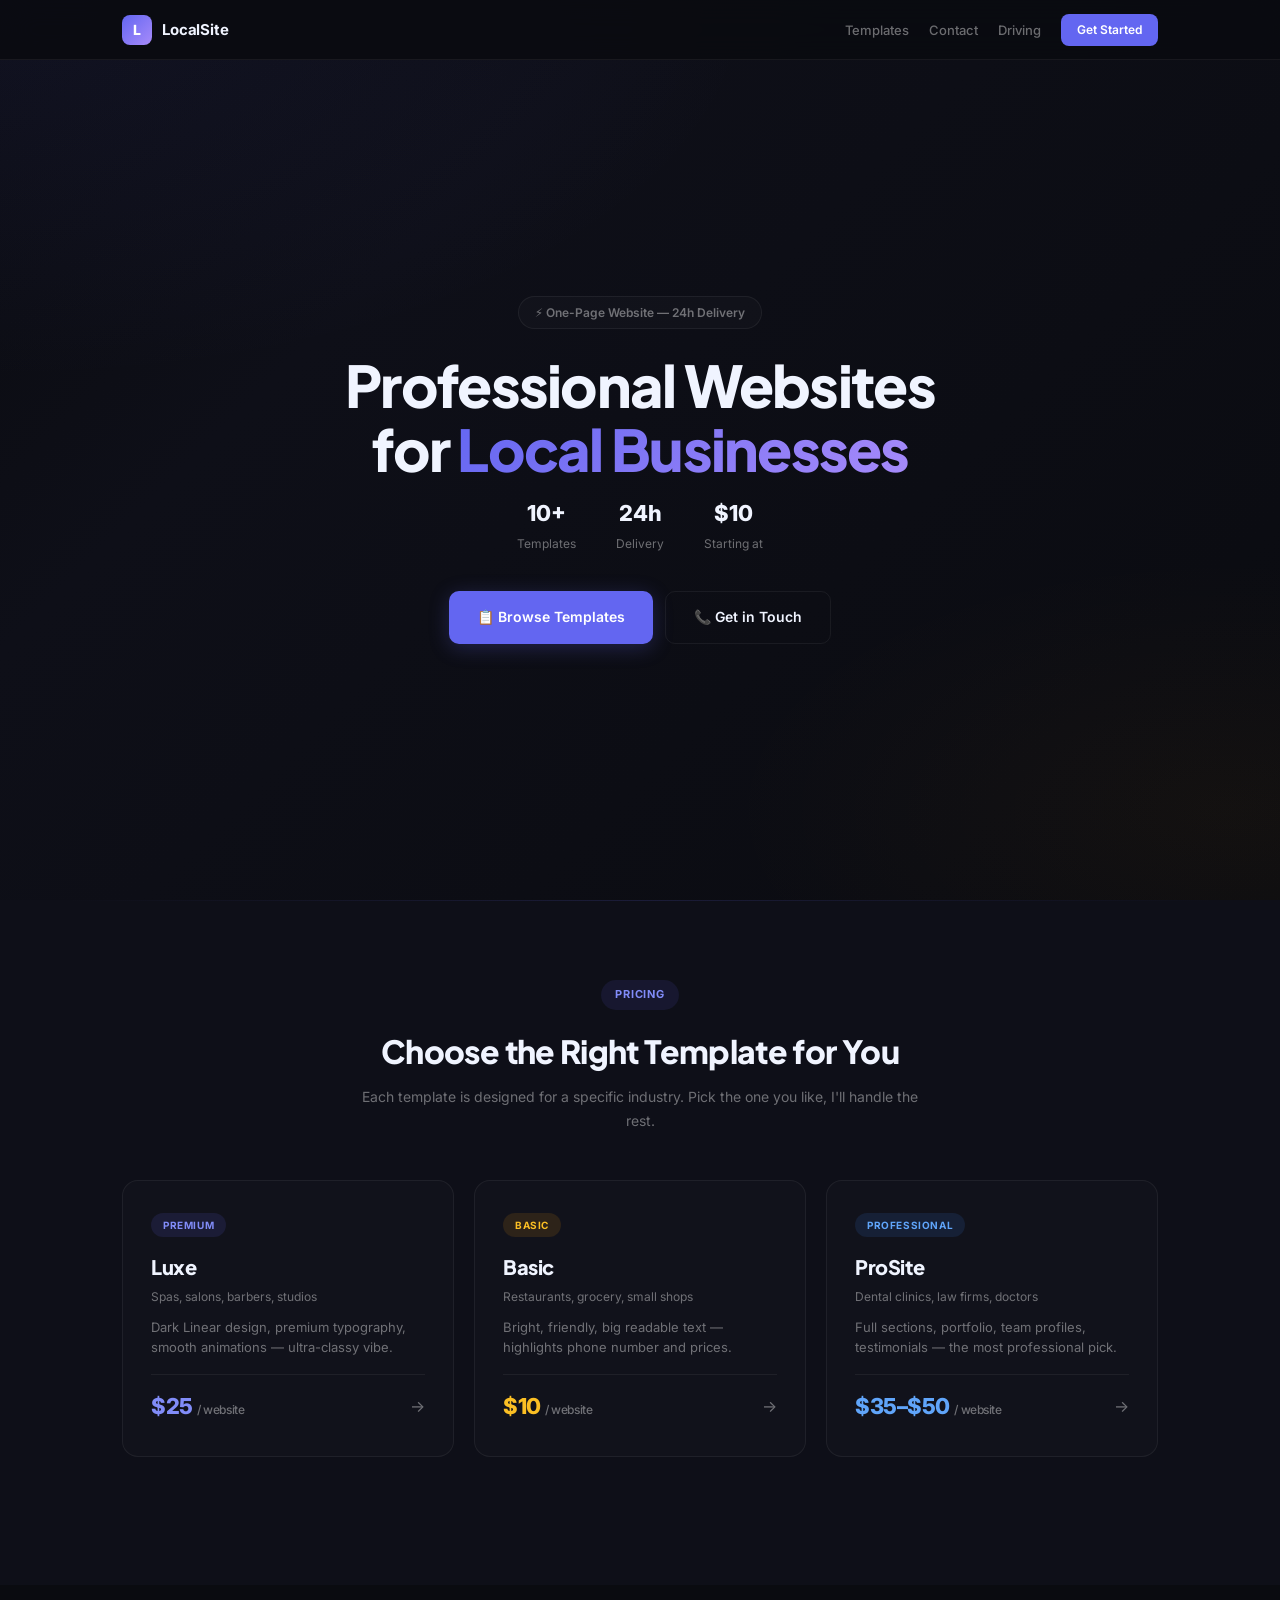
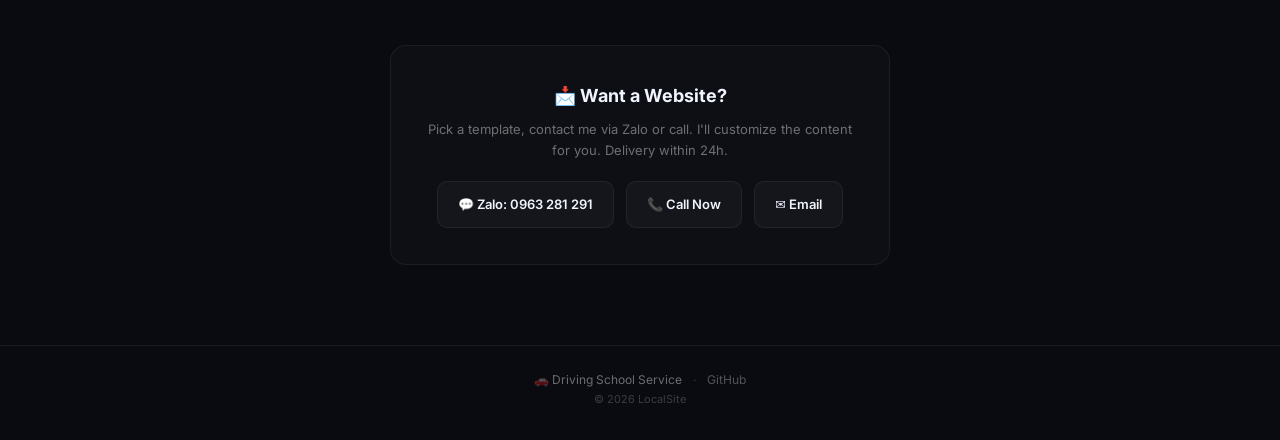
==== commit e3326b04: "Add fixed header with brand logo + nav" ====
--- a/index.html
+++ b/index.html
@@ -69,7 +69,7 @@
     .hero{
       min-height:100vh;display:flex;align-items:center;
       background:linear-gradient(135deg,#0a0b10 0%,#0e0f18 30%,#0a0b10 100%);
-      position:relative;overflow:hidden;padding:80px 0
+      position:relative;overflow:hidden;padding:120px 0 80px
     }
     .hero::before{
       content:'';position:absolute;top:-50%;left:-30%;width:100%;height:100%;
@@ -125,6 +125,36 @@
       border:1px solid var(--border)
     }
     .btn-outline:hover{border-color:rgba(255,255,255,.15);background:rgba(255,255,255,.03)}
+
+    /* ─── Header ─── */
+    header{
+      position:fixed;top:0;left:0;right:0;z-index:100;
+      background:rgba(10,11,16,.85);backdrop-filter:blur(16px);
+      border-bottom:1px solid var(--border);height:60px
+    }
+    header .inner{
+      display:flex;align-items:center;justify-content:space-between;
+      height:60px;max-width:1100px;margin:0 auto;padding:0 32px
+    }
+    .brand{display:flex;align-items:center;gap:10px;text-decoration:none;color:#f0f4ff;font-weight:700;font-size:15px;letter-spacing:-.01em}
+    .brand-logo{
+      width:30px;height:30px;border-radius:8px;
+      background:linear-gradient(135deg,#6366f1,#a78bfa);
+      display:flex;align-items:center;justify-content:center;
+      font-size:14px;color:#fff;font-weight:800
+    }
+    header nav{display:flex;gap:20px;align-items:center}
+    header nav a{
+      text-decoration:none;font-size:13px;font-weight:500;
+      color:var(--text2);transition:color .25s
+    }
+    header nav a:hover{color:#f0f4ff}
+    header nav .nav-cta{
+      background:var(--accent);color:#fff;padding:6px 16px;
+      border-radius:8px;font-weight:600;font-size:12px
+    }
+    header nav .nav-cta:hover{background:#5558e6;color:#fff}
+    @media(max-width:600px){header nav a:not(.nav-cta){display:none}}
 
     /* ─── Templates ─── */
     section{padding:80px 0}
@@ -229,6 +259,22 @@
   </style>
 </head>
 <body>
+
+<!-- ═══ Header ═══ -->
+<header>
+  <div class="inner">
+    <a href="#" class="brand">
+      <span class="brand-logo">L</span>
+      LocalSite
+    </a>
+    <nav>
+      <a href="#templates">Templates</a>
+      <a href="#contact">Contact</a>
+      <a href="hoc-lai-xe.html">Driving</a>
+      <a href="#contact" class="nav-cta">Get Started</a>
+    </nav>
+  </div>
+</header>
 
 <!-- ═══ Hero ═══ -->
 <section class="hero">
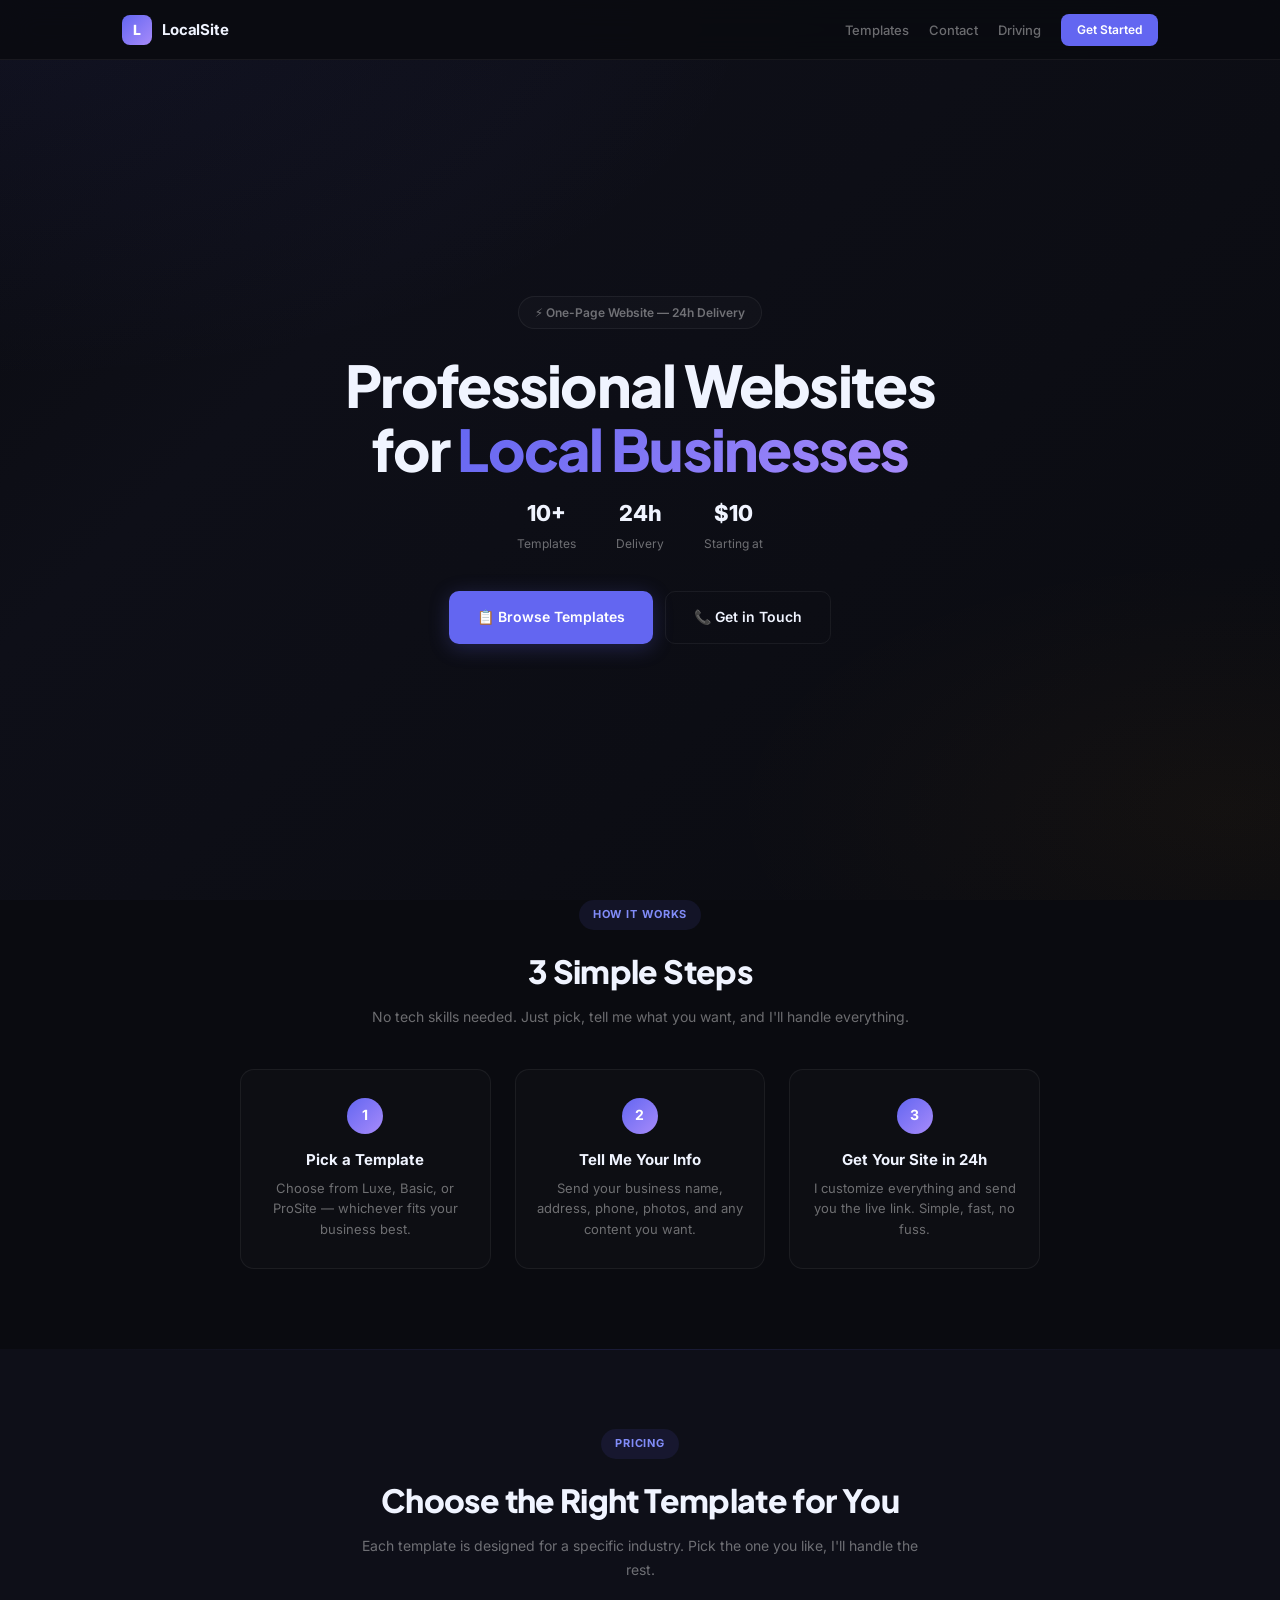
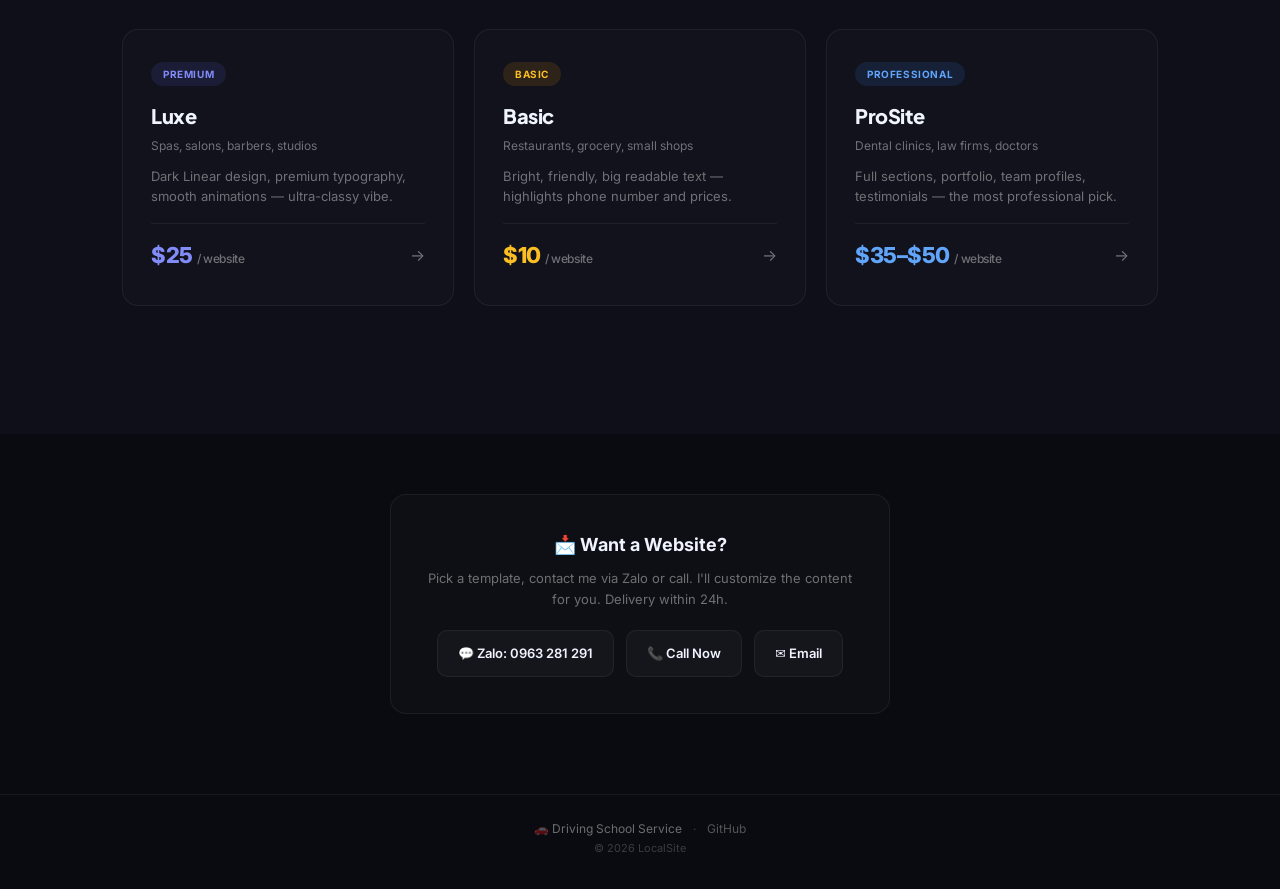
==== commit ecf57568: "Add How It Works section (3 steps)" ====
--- a/index.html
+++ b/index.html
@@ -156,6 +156,26 @@
     header nav .nav-cta:hover{background:#5558e6;color:#fff}
     @media(max-width:600px){header nav a:not(.nav-cta){display:none}}
 
+    /* ─── Process ─── */
+    #process{background:#0a0b10;padding:0 0 80px;text-align:center}
+    #process .proc-grid{display:grid;grid-template-columns:repeat(3,1fr);gap:24px;max-width:800px;margin:0 auto}
+    .proc-step{
+      background:var(--card-bg);border:1px solid var(--border);
+      border-radius:14px;padding:28px 20px;text-align:center;
+      transition:all .35s
+    }
+    .proc-step:hover{transform:translateY(-3px);border-color:rgba(255,255,255,.1)}
+    .proc-num{
+      width:36px;height:36px;border-radius:50%;margin:0 auto 14px;
+      display:flex;align-items:center;justify-content:center;
+      font-size:14px;font-weight:700;color:#fff;
+      background:linear-gradient(135deg,#6366f1,#a78bfa)
+    }
+    .proc-step h3{font-size:15px;font-weight:700;color:#f0f4ff;margin-bottom:6px}
+    .proc-step p{font-size:13px;color:var(--text2);line-height:1.6;margin:0}
+    .proc-arrow{font-size:20px;color:var(--text2);display:flex;align-items:center;padding-top:50px;opacity:.3}
+    @media(max-width:768px){#process .proc-grid{grid-template-columns:1fr}.proc-arrow{display:none}}
+
     /* ─── Templates ─── */
     section{padding:80px 0}
     .sec-label{
@@ -289,6 +309,32 @@
     <div class="hero-btns">
       <a href="#templates" class="btn btn-primary">📋 Browse Templates</a>
       <a href="#contact" class="btn btn-outline">📞 Get in Touch</a>
+    </div>
+  </div>
+</section>
+
+<!-- ═══ How It Works ═══ -->
+<section id="process">
+  <div class="container">
+    <span class="sec-label">How It Works</span>
+    <h2 class="sec-title">3 Simple Steps</h2>
+    <p class="sec-desc" style="margin:0 auto 40px">No tech skills needed. Just pick, tell me what you want, and I'll handle everything.</p>
+    <div class="proc-grid">
+      <div class="proc-step">
+        <div class="proc-num">1</div>
+        <h3>Pick a Template</h3>
+        <p>Choose from Luxe, Basic, or ProSite — whichever fits your business best.</p>
+      </div>
+      <div class="proc-step">
+        <div class="proc-num">2</div>
+        <h3>Tell Me Your Info</h3>
+        <p>Send your business name, address, phone, photos, and any content you want.</p>
+      </div>
+      <div class="proc-step">
+        <div class="proc-num">3</div>
+        <h3>Get Your Site in 24h</h3>
+        <p>I customize everything and send you the live link. Simple, fast, no fuss.</p>
+      </div>
     </div>
   </div>
 </section>
